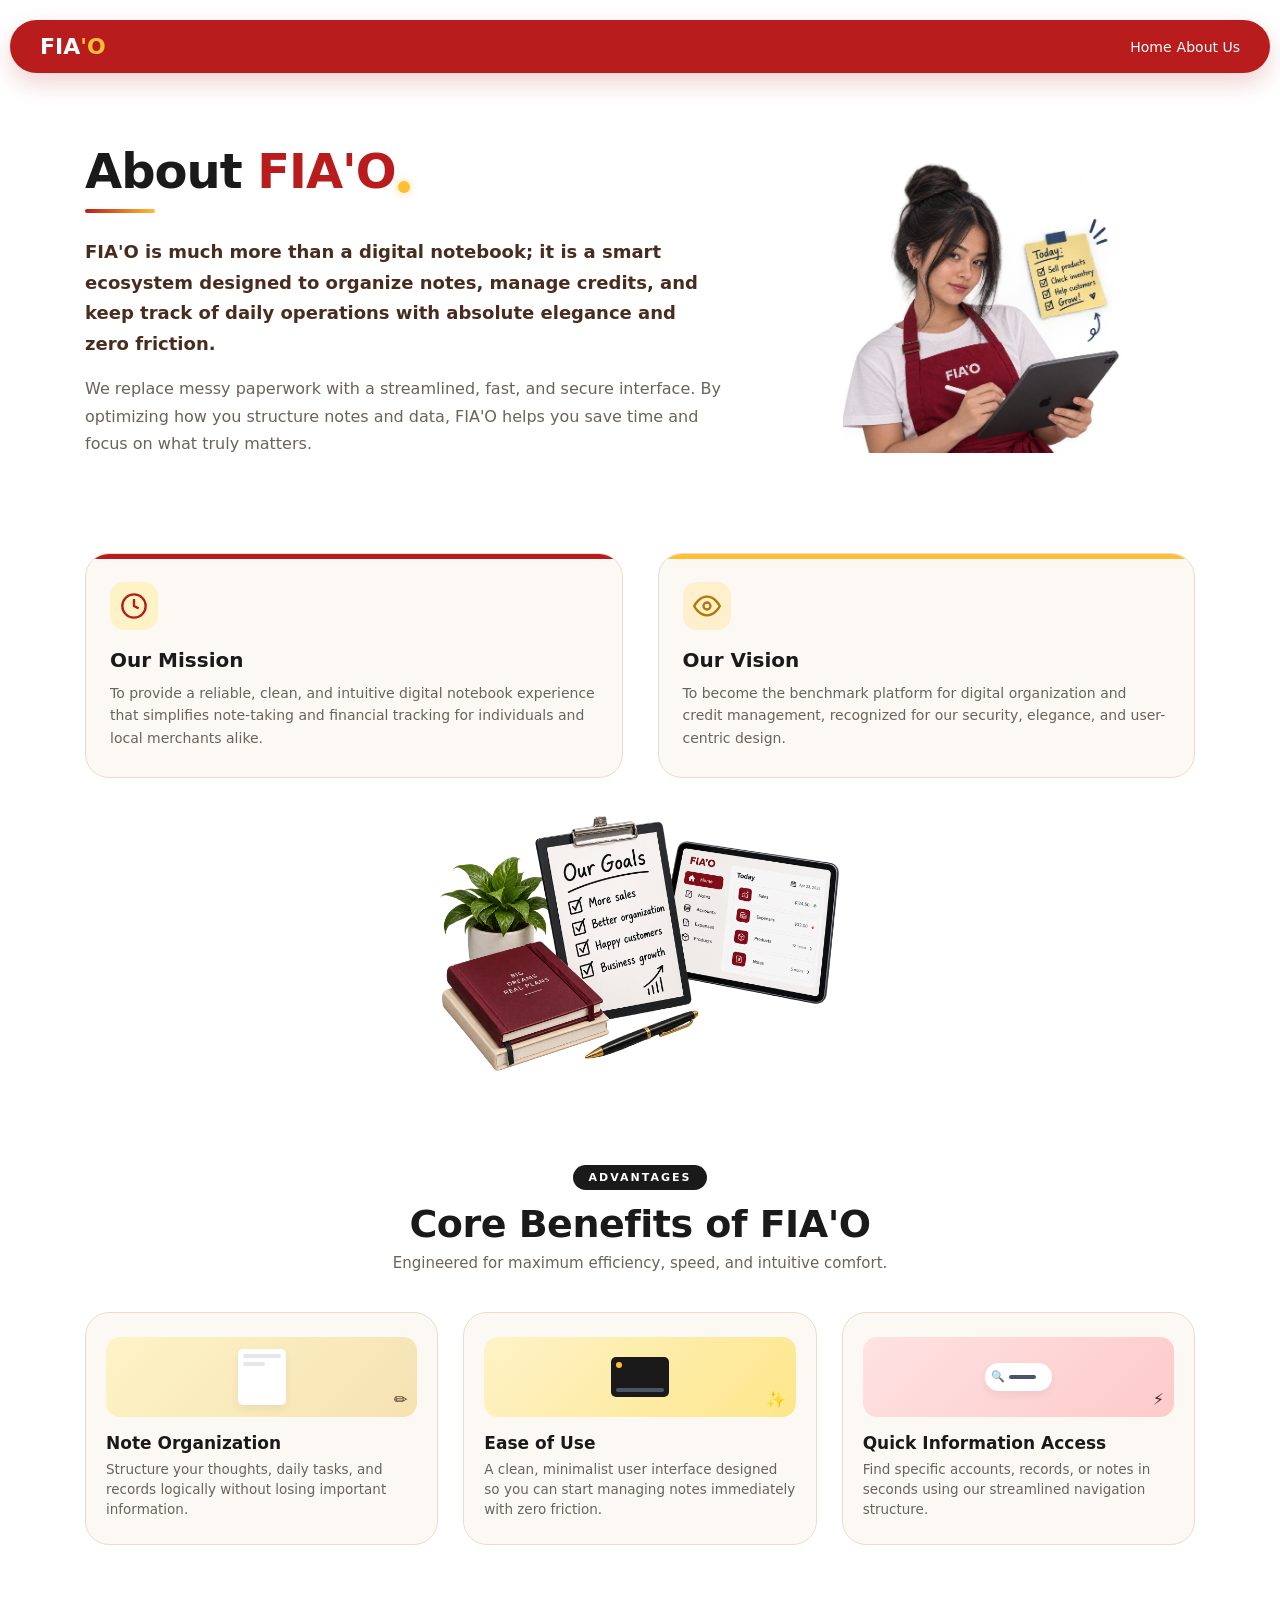
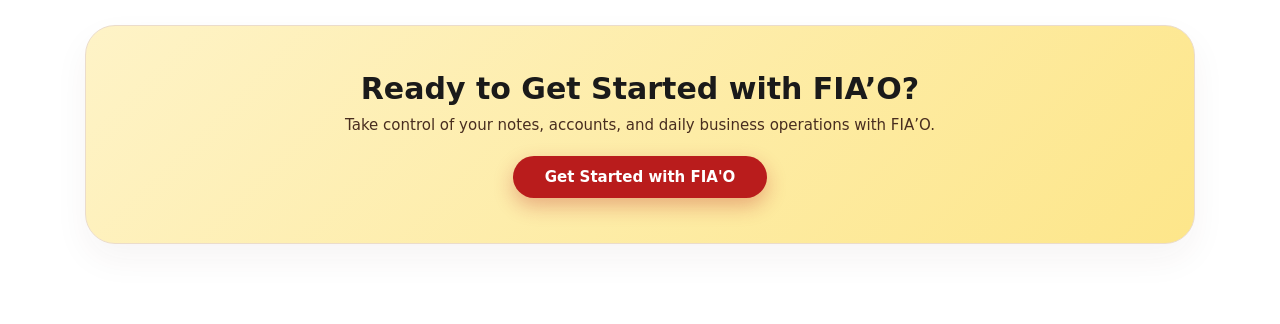
==== about.html @ d8505e1b "todo" ====
<!DOCTYPE html>
<html lang="en">
<head>
    <meta charset="UTF-8">
    <meta name="viewport" content="width=device-width, initial-scale=1.0">
    <title>FIA'O - About Us</title>
    <link rel="stylesheet" href="asset/css/about.css">
</head>
<body id="aboutTop">

    <header class="navbar main-top-nav">
        <a href="index.html" class="logo">FIA<span class="yellow-text">'O</span></a>
        <nav class="nav-links">
            <a href="index.html" data-en="Home" data-es="Inicio">Home</a>
            <a href="about.html" class="active" data-en="About Us" data-es="Nosotros">About Us</a>
        </nav>
    </header>

    <main class="about-main-container">
        
        <!-- SECCIÓN 1: TÍTULO PRINCIPAL Y PRIMERA IMAGEN (fia.png) -->
        <section class="about-hero-creative">
            <div class="about-hero-text-side">
                <h1 class="creative-main-title">
                    About <span class="highlight-fiao">FIA'O</span>
                    <span class="title-accent-badge"></span>
                </h1>
                <div class="divider-line-dynamic"></div>
                <p class="about-lead-creative" 
                   data-en="FIA'O is much more than a digital notebook; it is a smart ecosystem designed to organize notes, manage credits, and keep track of daily operations with absolute elegance and zero friction."
                   data-es="FIA'O es mucho más que una libreta digital; es un ecosistema inteligente diseñado para organizar notas, administrar créditos y llevar el control de operaciones diarias con absoluta elegancia y sin fricción.">
                    FIA'O is much more than a digital notebook; it is a smart ecosystem designed to organize notes, manage credits, and keep track of daily operations with absolute elegance and zero friction.
                </p>
                <p data-en="We replace messy paperwork with a streamlined, fast, and secure interface. By optimizing how you structure notes and data, FIA'O helps you save time and focus on what truly matters."
                   data-es="Reemplazamos el desorden de papeles con una interfaz ágil, rápida y segura. Al optimizar cómo estructuras tus notas y datos, FIA'O te ayuda a ahorrar tiempo y concentrarte en lo que realmente importa.">
                    We replace messy paperwork with a streamlined, fast, and secure interface. By optimizing how you structure notes and data, FIA'O helps you save time and focus on what truly matters.
                </p>
            </div>

            <div class="about-hero-graphic-side">
                <div class="image-slot-container">
                    <img src="asset/img/fia.png" alt="FIA'O presentation graphic" class="custom-slot-img" onerror="this.style.display='none'; this.nextElementSibling.style.display='flex';">
                    <div class="image-placeholder-fallback" style="display:none;">
                        <span class="fallback-icon">📱💼</span>
                        <span class="fallback-text">visual/fia.png</span>
                    </div>
                </div>
            </div>
        </section>

        <!-- SECCIÓN 2: MISIÓN Y VISIÓN CON TARJETAS INTERACTIVAS Y SEGUNDA IMAGEN (libreta.png) -->
        <section class="mission-vision-wrapper">
            <div class="mission-vision-creative-grid">
                <div class="creative-mv-card mission-card" tabindex="0">
                    <div class="card-top-accent"></div>
                    <div class="mv-visual-badge">
                        <svg width="28" height="28" viewBox="0 0 24 24" fill="none" stroke="currentColor" stroke-width="2">
                            <circle cx="12" cy="12" r="10"/><polyline points="12 6 12 12 16 14"/>
                        </svg>
                    </div>
                    <h3 data-en="Our Mission" data-es="Nuestra Misión">Our Mission</h3>
                    <p data-en="To provide a reliable, clean, and intuitive digital notebook experience that simplifies note-taking and financial tracking for individuals and local merchants alike."
                       data-es="Brindar una experiencia de libreta digital confiable, limpia e intuitiva que simplifique la toma de notas y el seguimiento financiero tanto para particulares como para comerciantes locales.">
                        To provide a reliable, clean, and intuitive digital notebook experience that simplifies note-taking and financial tracking for individuals and local merchants alike.
                    </p>
                    <div class="card-reveal-content">
                        <p data-en="FIA'O actively assists small merchants by structuring credit records, automating reminders, and ensuring day-to-day operations run transparently without calculation errors."
                           data-es="FIA'O ayuda activamente a los pequeños comerciantes estructurando registros de crédito, automatizando recordatorios y asegurando que las operaciones diarias funcionen con transparencia.">
                            FIA'O actively assists small merchants by structuring credit records, automating reminders, and ensuring day-to-day operations run transparently without calculation errors.
                        </p>
                    </div>
                </div>

                <div class="creative-mv-card vision-card" tabindex="0">
                    <div class="card-top-accent yellow-accent"></div>
                    <div class="mv-visual-badge yellow-bg">
                        <svg width="28" height="28" viewBox="0 0 24 24" fill="none" stroke="currentColor" stroke-width="2">
                            <path d="M1 12s4-8 11-8 11 8 11 8-4 8-11 8-11-8-11-8z"/><circle cx="12" cy="12" r="3"/>
                        </svg>
                    </div>
                    <h3 data-en="Our Vision" data-es="Nuestra Visión">Our Vision</h3>
                    <p data-en="To become the benchmark platform for digital organization and credit management, recognized for our security, elegance, and user-centric design."
                       data-es="Convertirnos en la plataforma de referencia para la organización digital y gestión de créditos, reconocidos por nuestra seguridad, elegancia y diseño enfocado en el usuario.">
                        To become the benchmark platform for digital organization and credit management, recognized for our security, elegance, and user-centric design.
                    </p>
                    <div class="card-reveal-content">
                        <p data-en="We aspire to become the leading digital ecosystem for neighborhood stores across Panama and Latin America, driving sustainable financial growth and innovation."
                           data-es=" Aspiramos a convertirnos en el ecosistema digital líder para tiendas de barrio en Panamá y Latinoamérica, impulsando el crecimiento financiero sostenible.">
                            We aspire to become the leading digital ecosystem for neighborhood stores across Panama and Latin America, driving sustainable financial growth and innovation.
                        </p>
                    </div>
                </div>
            </div>

            <div class="mission-vision-graphic-container">
                <div class="image-slot-container secondary-slot">
                    <img src="asset/img/libreta.png" alt="Digital notebook planning graphic" class="custom-slot-img" onerror="this.style.display='none'; this.nextElementSibling.style.display='flex';">
                    <div class="image-placeholder-fallback" style="display:none;">
                        <span class="fallback-icon">📊📈</span>
                        <span class="fallback-text">visual/libreta.png</span>
                    </div>
                </div>
            </div>
        </section>

        <!-- SECCIÓN 3: BENEFICIOS PRINCIPALES CON TARJETAS INTERACTIVAS -->
        <section class="benefits-creative-section">
            <div class="creative-section-header">
                <span class="section-tag" data-en="ADVANTAGES" data-es="VENTAJAS">ADVANTAGES</span>
                <h2 data-en="Core Benefits of FIA'O" data-es="Beneficios principales de FIA'O">Core Benefits of FIA'O</h2>
                <p data-en="Engineered for maximum efficiency, speed, and intuitive comfort." data-es="Diseñado para máxima eficiencia, velocidad y comodidad intuitiva.">Engineered for maximum efficiency, speed, and intuitive comfort.</p>
            </div>

            <div class="benefits-creative-grid">
                <div class="benefit-interactive-card" tabindex="0">
                    <div class="benefit-illustration-box">
                        <div class="ill-note-sheet">
                            <div class="ill-line"></div>
                            <div class="ill-line short"></div>
                        </div>
                        <div class="ill-pen-icon">✏️</div>
                    </div>
                    <h3 data-en="Note Organization" data-es="Organización de Apuntes">Note Organization</h3>
                    <p data-en="Structure your thoughts, daily tasks, and records logically without losing important information." data-es="Estructura tus ideas, tareas diarias y registros de forma lógica sin perder información importante.">Structure your thoughts, daily tasks, and records logically without losing important information.</p>
                    <div class="card-reveal-content">
                        <p data-en="Easily categorize custom notes, track daily customer orders, and maintain clean digital ledgers for all your business transactions."
                           data-es="Categoriza fácilmente notas personalizadas, rastrea pedidos diarios y mantén registros digitales limpios para todas tus transacciones.">
                            Easily categorize custom notes, track daily customer orders, and maintain clean digital ledgers for all your business transactions.
                        </p>
                    </div>
                </div>

                <div class="benefit-interactive-card" tabindex="0">
                    <div class="benefit-illustration-box yellow-theme">
                        <div class="ill-interface-mock">
                            <div class="ill-circle-btn"></div>
                            <div class="ill-block-bar"></div>
                        </div>
                        <div class="ill-pen-icon">✨</div>
                    </div>
                    <h3 data-en="Ease of Use" data-es="Facilidad de Uso">Ease of Use</h3>
                    <p data-en="A clean, minimalist user interface designed so you can start managing notes immediately with zero friction." data-es="Una interfaz de usuario limpia y minimalista diseñada para que comiences a gestionar notas inmediatamente sin fricción.">A clean, minimalist user interface designed so you can start managing notes immediately with zero friction.</p>
                    <div class="card-reveal-content">
                        <p data-en="Simplifies everyday administrative tasks through intuitive navigation, responsive design, and instant multi-language support."
                           data-es="Simplifica las tareas administrativas cotidianas a través de una navegación intuitiva, diseño responsivo y soporte multilingüe instantáneo.">
                            Simplifies everyday administrative tasks through intuitive navigation, responsive design, and instant multi-language support.
                        </p>
                    </div>
                </div>

                <div class="benefit-interactive-card" tabindex="0">
                    <div class="benefit-illustration-box red-theme">
                        <div class="ill-search-mock">
                            <div class="ill-magnifier">🔍</div>
                            <div class="ill-block-bar short"></div>
                        </div>
                        <div class="ill-pen-icon">⚡</div>
                    </div>
                    <h3 data-en="Quick Information Access" data-es="Acceso a la Información">Quick Information Access</h3>
                    <p data-en="Find specific accounts, records, or notes in seconds using our streamlined navigation structure." data-es="Encuentra cuentas, registros o notas específicas en segundos usando nuestra estructura de navegación ágil.">Find specific accounts, records, or notes in seconds using our streamlined navigation structure.</p>
                    <div class="card-reveal-content">
                        <p data-en="Access live customer ledgers, check credit balances instantly, and retrieve stored history without flipping through paper books."
                           data-es="Accede a registros de clientes en vivo, verifica saldos de crédito instantáneamente y recupera historiales sin hojear libros de papel.">
                            Access live customer ledgers, check credit balances instantly, and retrieve stored history without flipping through paper books.
                        </p>
                    </div>
                </div>
            </div>
        </section>

        <!-- SECCIÓN 4: LLAMADA A LA ACCIÓN FINAL (GET STARTED) -->
        <section class="get-started-cta-section">
            <div class="cta-content-box">
                <h2 data-en="Ready to Get Started with FIA’O?" data-es="¿Listo para comenzar a utilizar FIA’O?">Ready to Get Started with FIA’O?</h2>
                <p data-en="Take control of your notes, accounts, and daily business operations with FIA’O." data-es="Toma el control de tus notas, cuentas y operaciones comerciales diarias con FIA’O.">
                    Take control of your notes, accounts, and daily business operations with FIA’O.
                </p>
                <a href="index.html#top" target="_parent" class="btn-cta-red" id="scrollToTopBtn" data-en="Get Started with FIA'O" data-es="Comenzar con FIA'O">
                    Get Started with FIA'O
                </a>
            </div>
        </section>

    </main>

    <script src="asset/js/about.js"></script>
</body>
</html>
---- asset/css/about.css ----
:root {
    --color-rojo: #B91C1C;
    --color-amarillo: #FFBF32;
    --color-crema: #FEF3C7;
    --color-cafe: #482D1F;
    --color-blanco: #ffffff;
    --color-negro: #1a1a1a;
    --color-gris-bg: #fcf9f4;
    --color-texto-muted: #6b635b;
    --color-borde: #ebdccb;
}

body {
    margin: 0;
    padding: 0;
    font-family: system-ui, -apple-system, BlinkMacSystemFont, 'Segoe UI', Roboto, sans-serif;
    background-color: var(--color-blanco);
    color: var(--color-cafe);
    overflow-x: hidden;
    scroll-behavior: smooth;
    animation: fadeInSmooth 0.5s ease-out;
}

@keyframes fadeInSmooth {
    from { opacity: 0; transform: translateY(10px); }
    to { opacity: 1; transform: translateY(0); }
}

.navbar.main-top-nav {
    display: flex;
    justify-content: space-between;
    align-items: center;
    padding: 14px 30px;
    background-color: var(--color-rojo);
    max-width: 1200px;
    margin: 20px auto;
    border-radius: 40px;
    box-shadow: 0 10px 25px rgba(185, 28, 28, 0.2);
}

.navbar .logo {
    font-size: 22px;
    font-weight: 800;
    color: #ffffff;
    text-decoration: none;
}

.navbar .yellow-text {
    color: var(--color-amarillo);
}

.nav-links a {
    text-decoration: none;
    color: #ffffff;
    font-weight: 500;
    font-size: 14px;
}

.about-main-container {
    max-width: 1150px;
    margin: 0 auto;
    padding: 50px 20px 80px 20px;
    box-sizing: border-box;
}

.about-hero-creative {
    display: grid;
    grid-template-columns: 1.2fr 0.8fr;
    gap: 50px;
    align-items: center;
    margin-bottom: 80px;
}

.creative-main-title {
    font-size: 48px;
    font-weight: 900;
    color: var(--color-negro);
    margin: 0 0 10px 0;
    letter-spacing: -1px;
    position: relative;
    display: inline-block;
}

.creative-main-title .highlight-fiao {
    color: var(--color-rojo);
    position: relative;
}

.title-accent-badge {
    position: absolute;
    bottom: 6px;
    right: -14px;
    width: 12px;
    height: 12px;
    background-color: var(--color-amarillo);
    border-radius: 50%;
    box-shadow: 0 0 10px rgba(255, 191, 50, 0.6);
    animation: pulseBadge 2s infinite;
}

@keyframes pulseBadge {
    0% { transform: scale(0.95); opacity: 0.8; }
    50% { transform: scale(1.2); opacity: 1; }
    100% { transform: scale(0.95); opacity: 0.8; }
}

.divider-line-dynamic {
    width: 70px;
    height: 4px;
    background: linear-gradient(90deg, var(--color-rojo), var(--color-amarillo));
    border-radius: 2px;
    margin-bottom: 24px;
}

.about-hero-text-side p {
    font-size: 16px;
    line-height: 1.7;
    color: var(--color-texto-muted);
    margin: 0 0 16px 0;
}

.about-hero-text-side p.about-lead-creative {
    font-size: 18px;
    color: var(--color-cafe);
    font-weight: 600;
}

.about-hero-graphic-side {
    display: flex;
    justify-content: center;
    align-items: center;
}

/* CONTENEDOR DE IMAGEN LIMPIO (SIN FONDO NI BORDES) */
.image-slot-container {
    width: 100%;
    max-width: 280px; 
    min-height: 200px;
    background-color: transparent;
    border: none;
    border-radius: 0;
    display: flex;
    justify-content: center;
    align-items: center;
    overflow: hidden;
    position: relative;
    box-shadow: none;
    transition: transform 0.4s ease;
}

.image-slot-container:hover {
    transform: translateY(-4px);
}

.custom-slot-img {
    width: 100%;
    height: auto;
    object-fit: contain;
    display: block;
}

.image-placeholder-fallback {
    display: flex;
    flex-direction: column;
    align-items: center;
    gap: 8px;
    color: var(--color-texto-muted);
    padding: 20px;
    text-align: center;
}

.fallback-icon { font-size: 28px; }
.fallback-text { font-size: 12px; font-family: monospace; background: var(--color-crema); padding: 4px 8px; border-radius: 6px; }

.mission-vision-wrapper {
    margin-bottom: 90px;
}

.mission-vision-creative-grid {
    display: grid;
    grid-template-columns: 1fr 1fr;
    gap: 35px;
    margin-bottom: 30px;
}

.mission-vision-graphic-container {
    display: flex;
    justify-content: center;
    max-width: 400px;
    margin: 0 auto;
}

.image-slot-container.secondary-slot {
    max-width: 100%;
    min-height: 180px;
    background-color: transparent;
    border: none;
    box-shadow: none;
}

.creative-mv-card, .benefit-interactive-card {
    background-color: var(--color-gris-bg);
    border: 1px solid var(--color-borde);
    border-radius: 24px;
    padding: 28px 24px;
    position: relative;
    overflow: hidden;
    cursor: pointer;
    outline: none;
    transition: all 0.4s cubic-bezier(0.165, 0.84, 0.44, 1);
}

.creative-mv-card:hover, .creative-mv-card:focus,
.creative-mv-card.touch-active,
.benefit-interactive-card:hover, .benefit-interactive-card:focus,
.benefit-interactive-card.touch-active {
    transform: translateY(-6px);
    box-shadow: 0 16px 30px rgba(185, 28, 28, 0.08);
    background-color: var(--color-blanco);
    border-color: var(--color-amarillo);
}

.card-reveal-content {
    max-height: 0;
    opacity: 0;
    overflow: hidden;
    transition: max-height 0.4s ease-in-out, opacity 0.3s ease-in-out, margin-top 0.3s ease;
    margin-top: 0;
}

.creative-mv-card:hover .card-reveal-content,
.creative-mv-card:focus .card-reveal-content,
.creative-mv-card.touch-active .card-reveal-content,
.benefit-interactive-card:hover .card-reveal-content,
.benefit-interactive-card:focus .card-reveal-content,
.benefit-interactive-card.touch-active .card-reveal-content {
    max-height: 150px;
    opacity: 1;
    margin-top: 12px;
    border-top: 1px dashed var(--color-borde);
    padding-top: 10px;
}

.card-reveal-content p {
    font-size: 13px;
    line-height: 1.5;
    color: var(--color-cafe);
    margin: 0;
}

.card-top-accent {
    position: absolute;
    top: 0;
    left: 0;
    width: 100%;
    height: 5px;
    background-color: var(--color-rojo);
}

.card-top-accent.yellow-accent {
    background-color: var(--color-amarillo);
}

.mv-visual-badge {
    background-color: var(--color-crema);
    color: var(--color-rojo);
    width: 48px;
    height: 48px;
    border-radius: 14px;
    display: flex;
    align-items: center;
    justify-content: center;
    margin-bottom: 18px;
    transition: transform 0.3s ease;
}

.creative-mv-card:hover .mv-visual-badge {
    transform: scale(1.1) rotate(5deg);
}

.mv-visual-badge.yellow-bg {
    background-color: #fef0cd;
    color: #b47800;
}

.creative-mv-card h3 {
    font-size: 20px;
    font-weight: 900;
    color: var(--color-negro);
    margin: 0 0 10px 0;
}

.creative-mv-card p {
    font-size: 14px;
    line-height: 1.6;
    color: var(--color-texto-muted);
    margin: 0;
}

.benefits-creative-section {
    text-align: center;
    margin-bottom: 80px;
}

.creative-section-header .section-tag {
    display: inline-block;
    background-color: var(--color-negro);
    color: var(--color-blanco);
    font-size: 11px;
    font-weight: 800;
    letter-spacing: 2px;
    padding: 6px 16px;
    border-radius: 20px;
    margin-bottom: 12px;
}

.creative-section-header h2 {
    font-size: 38px;
    font-weight: 900;
    color: var(--color-negro);
    margin: 0 0 8px 0;
    letter-spacing: -0.5px;
}

.creative-section-header p {
    font-size: 15px;
    color: var(--color-texto-muted);
    margin: 0 0 40px 0;
}

.benefits-creative-grid {
    display: grid;
    grid-template-columns: repeat(3, 1fr);
    gap: 25px;
    text-align: left;
}

.benefit-interactive-card {
    padding: 24px 20px;
}

.benefit-illustration-box {
    background: linear-gradient(135deg, var(--color-crema), #f5e2b3);
    border-radius: 14px;
    height: 80px;
    margin-bottom: 16px;
    display: flex;
    align-items: center;
    justify-content: center;
    position: relative;
    overflow: hidden;
}

.benefit-illustration-box.yellow-theme {
    background: linear-gradient(135deg, #fef3c7, #fde68a);
}

.benefit-illustration-box.red-theme {
    background: linear-gradient(135deg, #fee2e2, #fecaca);
}

.ill-note-sheet {
    background: var(--color-blanco);
    width: 38px;
    height: 46px;
    border-radius: 5px;
    padding: 5px;
    display: flex;
    flex-direction: column;
    gap: 4px;
    box-shadow: 0 4px 10px rgba(0,0,0,0.06);
}

.ill-line { background-color: #e5e7eb; height: 4px; border-radius: 2px; width: 100%; }
.ill-line.short { width: 60%; }
.ill-pen-icon {
    position: absolute;
    bottom: 8px;
    right: 10px;
    font-size: 16px;
    animation: bounceIcon 2s infinite ease-in-out;
}

@keyframes bounceIcon {
    0%, 100% { transform: translateY(0); }
    50% { transform: translateY(-3px); }
}

.ill-interface-mock {
    background: var(--color-negro);
    width: 48px;
    height: 30px;
    border-radius: 5px;
    padding: 5px;
    display: flex;
    flex-direction: column;
    justify-content: space-between;
}

.ill-circle-btn { width: 6px; height: 6px; background-color: var(--color-amarillo); border-radius: 50%; }
.ill-block-bar { background-color: #4b5563; height: 4px; border-radius: 2px; width: 100%; }
.ill-block-bar.short { width: 50%; }

.ill-search-mock {
    background: var(--color-blanco);
    width: 55px;
    height: 28px;
    border-radius: 14px;
    padding: 0 6px;
    display: flex;
    align-items: center;
    gap: 4px;
    box-shadow: 0 4px 10px rgba(0,0,0,0.06);
}

.ill-magnifier { font-size: 11px; }

.benefit-interactive-card h3 {
    font-size: 17px;
    font-weight: 800;
    color: var(--color-negro);
    margin: 0 0 6px 0;
}

.benefit-interactive-card p {
    font-size: 13.5px;
    line-height: 1.5;
    color: var(--color-texto-muted);
    margin: 0;
}

.get-started-cta-section {
    background: linear-gradient(135deg, var(--color-crema), #fde68a);
    border: 1px solid var(--color-borde);
    border-radius: 30px;
    padding: 45px 25px;
    text-align: center;
    box-shadow: 0 15px 35px rgba(72, 45, 31, 0.05);
}

.cta-content-box h2 {
    font-size: 30px;
    font-weight: 900;
    color: var(--color-negro);
    margin: 0 0 10px 0;
}

.cta-content-box p {
    font-size: 15px;
    color: var(--color-cafe);
    margin: 0 0 22px 0;
    max-width: 600px;
    margin-left: auto;
    margin-right: auto;
}

.btn-cta-red {
    display: inline-block;
    background-color: var(--color-rojo);
    color: var(--color-blanco);
    text-decoration: none;
    font-size: 15px;
    font-weight: 700;
    padding: 12px 32px;
    border-radius: 30px;
    box-shadow: 0 8px 20px rgba(185, 28, 28, 0.3);
    transition: transform 0.2s ease, background-color 0.2s ease, box-shadow 0.2s ease;
}

.btn-cta-red:hover {
    transform: translateY(-2px);
    background-color: #991b1b;
    box-shadow: 0 12px 25px rgba(185, 28, 28, 0.4);
}

/* MODO OSCURO PARA LA SECCIÓN ABOUT */
body.dark-mode {
    background-color: #1E1715 !important;
    color: #FFF7E8 !important;
}

body.dark-mode .creative-main-title,
body.dark-mode .creative-section-header h2,
body.dark-mode .cta-content-box h2,
body.dark-mode .creative-mv-card h3,
body.dark-mode .benefit-interactive-card h3 {
    color: #FFF7E8 !important;
}

body.dark-mode .about-hero-text-side p,
body.dark-mode .creative-section-header p,
body.dark-mode .creative-mv-card p,
body.dark-mode .benefit-interactive-card p,
body.dark-mode .cta-content-box p {
    color: #d1c5b8 !important;
}

body.dark-mode .creative-mv-card,
body.dark-mode .benefit-interactive-card {
    background-color: #261D1A !important;
    border-color: #482D1F !important;
}

body.dark-mode .card-reveal-content p {
    color: #FFF7E8 !important;
}

body.dark-mode .get-started-cta-section {
    background: linear-gradient(135deg, #261D1A, #3b2a1a) !important;
    border-color: #482D1F !important;
}

@media (max-width: 900px) {
    .about-hero-creative,
    .mission-vision-creative-grid,
    .benefits-creative-grid {
        grid-template-columns: 1fr;
        gap: 30px;
    }
    .creative-main-title {
        font-size: 38px;
    }
    .about-main-container {
        padding: 30px 15px;
    }
}
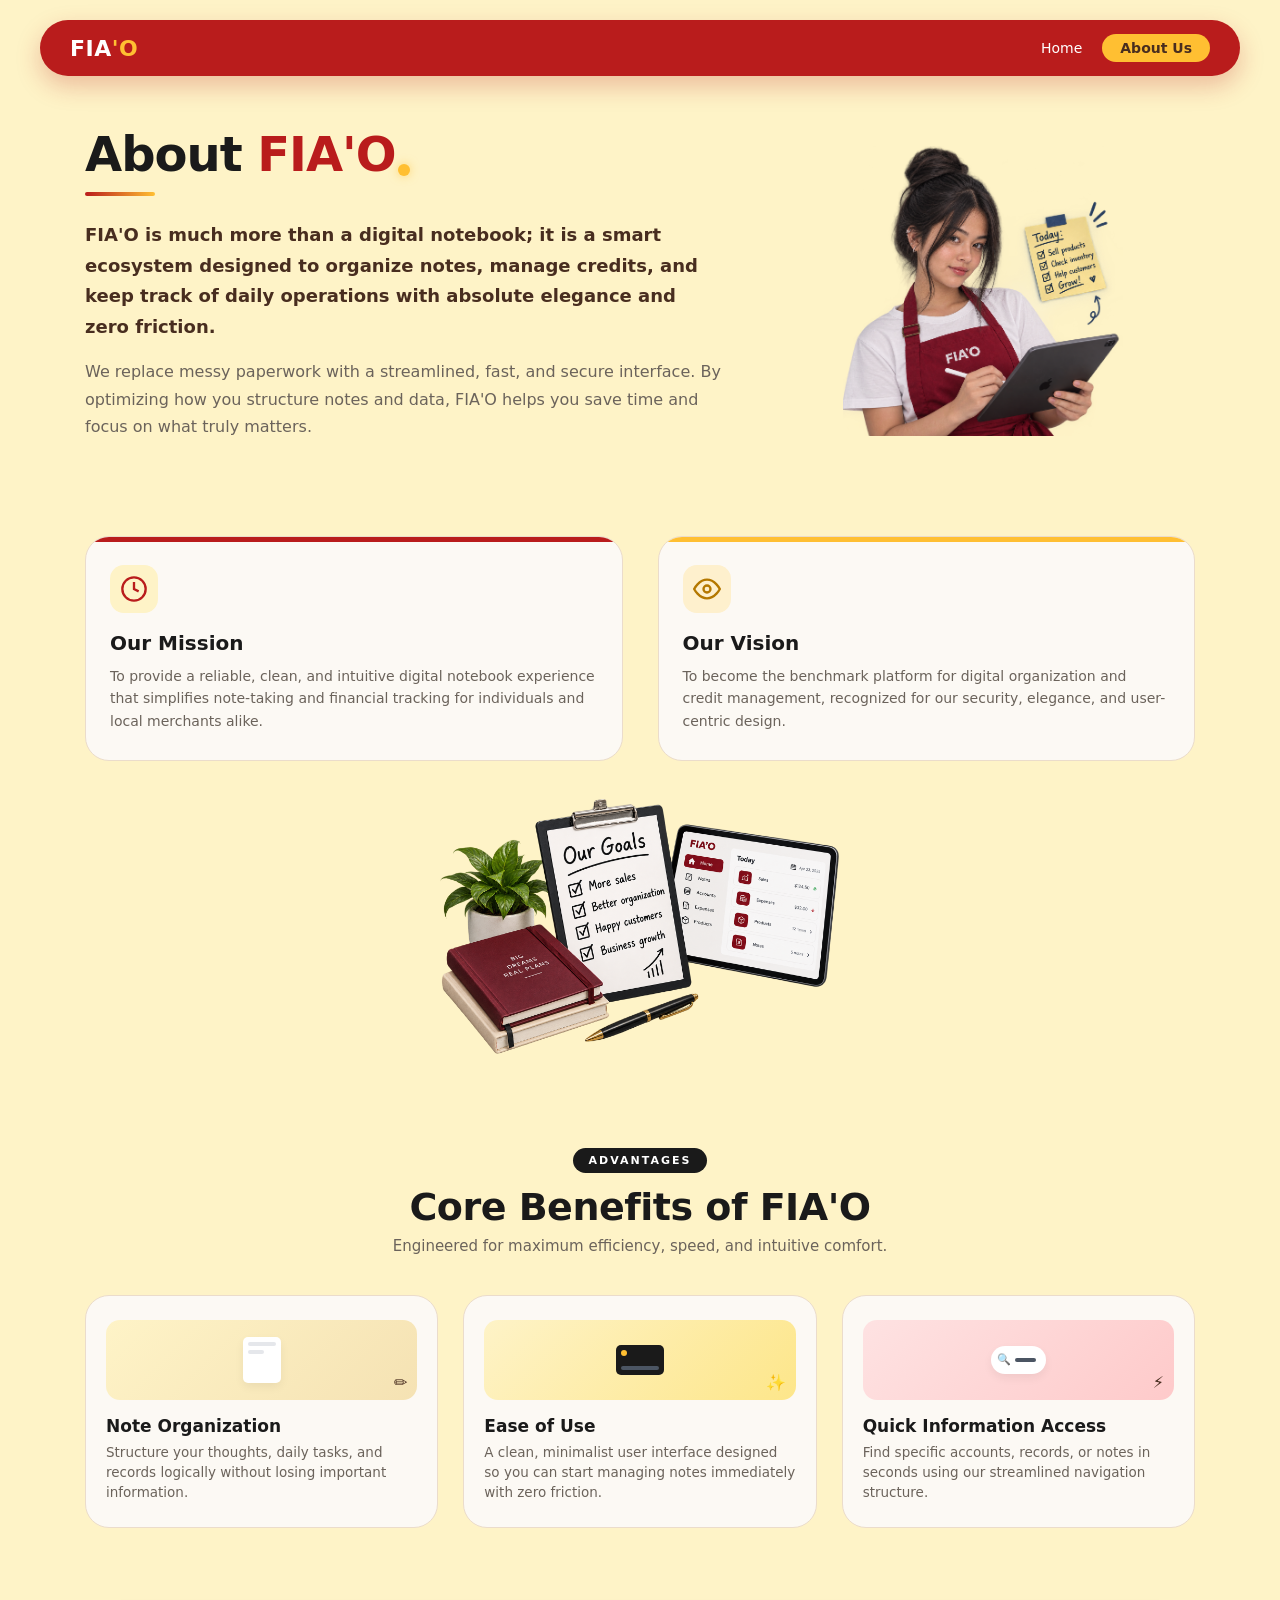
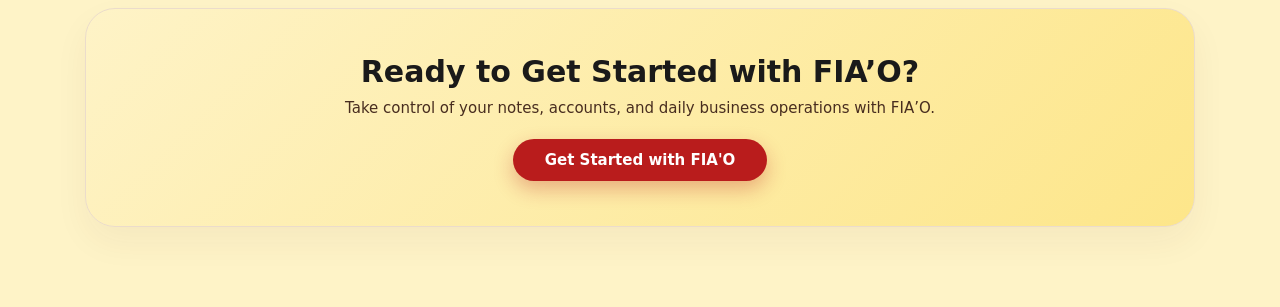
==== commit 0a19e507: "css css   Unifique todos los ccs en uno solo y guarde los viejos dentro de una carpeta" ====
--- a/about.html
+++ b/about.html
@@ -4,7 +4,7 @@
     <meta charset="UTF-8">
     <meta name="viewport" content="width=device-width, initial-scale=1.0">
     <title>FIA'O - About Us</title>
-    <link rel="stylesheet" href="asset/css/about.css">
+    <link rel="stylesheet" href="asset/css/Style.css">
 </head>
 <body id="aboutTop">
 
--- a/asset/css/Style.css
+++ b/asset/css/Style.css
@@ -0,0 +1,3072 @@
+/* ==========================================================================
+   FIA'O — CSS UNIFICADO Y OPTIMIZADO
+
+   ÍNDICE
+   01. Variables globales y estilos base
+   02. Página informativa (About)
+   03. Ayuda, soporte y componentes compartidos
+   04. Navegación y estructura general de la aplicación
+   05. Autenticación y registro
+   06. Clientes
+   07. Paneles, créditos y gestión financiera
+   08. Productos e inventario
+   09. Estilos complementarios y ajustes finales
+
+   Criterios de optimización:
+   - Variables equivalentes comparten una única fuente de valor.
+   - Se reutilizan variables globales cuando el color coincide exactamente.
+   - Se mantienen variables distintas si su comportamiento en modo oscuro
+     o su función visual no es equivalente.
+   - Se conserva el orden de las reglas y la cascada original.
+   ========================================================================== */
+
+/* --------------------------------------------------------------------------
+   01. VARIABLES GLOBALES Y ESTILOS BASE
+   -------------------------------------------------------------------------- */
+
+:root {
+    --color-rojo: #B91C1C;
+    --color-amarillo: #FFBF32;
+    --color-crema: #FEF3C7;
+    --color-cafe: #482D1F;
+    --color-blanco: #FFFFFF;
+    --color-negro: #1A1A1A;
+    --color-gris-bg: #FCF9F4;
+    --color-texto-muted: #6B635B;
+    --color-borde: #EBDCCB;
+    --primary-red: var(--color-rojo);
+    --primary-red-hover: #991B1B;
+    --golden-yellow: var(--color-amarillo);
+    --cream-bg: var(--color-crema);
+    --dark-brown: var(--color-cafe);
+    --text-dark: #2B2B2B;
+    --white: var(--color-blanco);
+    --gray-border: #E5E7EB;
+    --card-bg: var(--white);
+    --subtext: #666666;
+    --green-accent: #10B981;
+    --yellow-accent: #F59E0B;
+    --red-accent: #EF4444;
+    --bg-main: var(--color-crema);
+    --text-main: var(--color-cafe);
+    --input-bg: #FFFFFF;
+}
+
+body.dark-theme {
+    --cream-bg: #121212;
+    --text-dark: #F3F4F6;
+    --white: #1E1E1E;
+    --gray-border: #333333;
+    --card-bg: #1E1E1E;
+    --subtext: #AAAAAA;
+    --dark-brown: #E5D5C5;
+    --input-bg: #2A2A2A;
+}
+
+body {
+    margin: 0;
+    padding: 0;
+    font-family: system-ui, -apple-system, BlinkMacSystemFont, "Segoe UI", Roboto, sans-serif;
+    background-color: var(--color-blanco);
+    color: var(--color-cafe);
+    overflow-x: hidden;
+    scroll-behavior: smooth;
+    animation: fadeInSmooth 0.5s ease-out;
+}
+
+@keyframes fadeInSmooth {
+    from { opacity: 0; transform: translateY(10px); }
+    to { opacity: 1; transform: translateY(0); }
+}
+
+/* --------------------------------------------------------------------------
+   02. PÁGINA INFORMATIVA (ABOUT)
+   -------------------------------------------------------------------------- */
+
+.navbar.main-top-nav {
+    display: flex;
+    justify-content: space-between;
+    align-items: center;
+    padding: 14px 30px;
+    background-color: var(--color-rojo);
+    max-width: 1200px;
+    margin: 20px auto;
+    border-radius: 40px;
+    box-shadow: 0 10px 25px rgba(185, 28, 28, 0.2);
+}
+
+.navbar .logo {
+    font-size: 22px;
+    font-weight: 800;
+    color: var(--color-blanco);
+    text-decoration: none;
+}
+
+.navbar .yellow-text {
+    color: var(--color-amarillo);
+}
+
+.nav-links a {
+    text-decoration: none;
+    color: var(--color-blanco);
+    font-weight: 500;
+    font-size: 14px;
+}
+
+.about-main-container {
+    max-width: 1150px;
+    margin: 0 auto;
+    padding: 50px 20px 80px 20px;
+    box-sizing: border-box;
+}
+
+.about-hero-creative {
+    display: grid;
+    grid-template-columns: 1.2fr 0.8fr;
+    gap: 50px;
+    align-items: center;
+    margin-bottom: 80px;
+}
+
+.creative-main-title {
+    font-size: 48px;
+    font-weight: 900;
+    color: var(--color-negro);
+    margin: 0 0 10px 0;
+    letter-spacing: -1px;
+    position: relative;
+    display: inline-block;
+}
+
+.creative-main-title .highlight-fiao {
+    color: var(--color-rojo);
+    position: relative;
+}
+
+.title-accent-badge {
+    position: absolute;
+    bottom: 6px;
+    right: -14px;
+    width: 12px;
+    height: 12px;
+    background-color: var(--color-amarillo);
+    border-radius: 50%;
+    box-shadow: 0 0 10px rgba(255, 191, 50, 0.6);
+    animation: pulseBadge 2s infinite;
+}
+
+@keyframes pulseBadge {
+    0% { transform: scale(0.95); opacity: 0.8; }
+    50% { transform: scale(1.2); opacity: 1; }
+    100% { transform: scale(0.95); opacity: 0.8; }
+}
+
+.divider-line-dynamic {
+    width: 70px;
+    height: 4px;
+    background: linear-gradient(90deg, var(--color-rojo), var(--color-amarillo));
+    border-radius: 2px;
+    margin-bottom: 24px;
+}
+
+.about-hero-text-side p {
+    font-size: 16px;
+    line-height: 1.7;
+    color: var(--color-texto-muted);
+    margin: 0 0 16px 0;
+}
+
+.about-hero-text-side p.about-lead-creative {
+    font-size: 18px;
+    color: var(--color-cafe);
+    font-weight: 600;
+}
+
+.about-hero-graphic-side {
+    display: flex;
+    justify-content: center;
+    align-items: center;
+}
+
+/* CONTENEDOR DE IMAGEN LIMPIO (SIN FONDO NI BORDES) */
+.image-slot-container {
+    width: 100%;
+    max-width: 280px; 
+    min-height: 200px;
+    background-color: transparent;
+    border: none;
+    border-radius: 0;
+    display: flex;
+    justify-content: center;
+    align-items: center;
+    overflow: hidden;
+    position: relative;
+    box-shadow: none;
+    transition: transform 0.4s ease;
+}
+
+.image-slot-container:hover {
+    transform: translateY(-4px);
+}
+
+.custom-slot-img {
+    width: 100%;
+    height: auto;
+    object-fit: contain;
+    display: block;
+}
+
+.image-placeholder-fallback {
+    display: flex;
+    flex-direction: column;
+    align-items: center;
+    gap: 8px;
+    color: var(--color-texto-muted);
+    padding: 20px;
+    text-align: center;
+}
+
+.fallback-icon { font-size: 28px; }
+.fallback-text { font-size: 12px; font-family: monospace; background: var(--color-crema); padding: 4px 8px; border-radius: 6px; }
+
+.mission-vision-wrapper {
+    margin-bottom: 90px;
+}
+
+.mission-vision-creative-grid {
+    display: grid;
+    grid-template-columns: 1fr 1fr;
+    gap: 35px;
+    margin-bottom: 30px;
+}
+
+.mission-vision-graphic-container {
+    display: flex;
+    justify-content: center;
+    max-width: 400px;
+    margin: 0 auto;
+}
+
+.image-slot-container.secondary-slot {
+    max-width: 100%;
+    min-height: 180px;
+    background-color: transparent;
+    border: none;
+    box-shadow: none;
+}
+
+.creative-mv-card, .benefit-interactive-card {
+    background-color: var(--color-gris-bg);
+    border: 1px solid var(--color-borde);
+    border-radius: 24px;
+    padding: 28px 24px;
+    position: relative;
+    overflow: hidden;
+    cursor: pointer;
+    outline: none;
+    transition: all 0.4s cubic-bezier(0.165, 0.84, 0.44, 1);
+}
+
+.creative-mv-card:hover, .creative-mv-card:focus,
+.creative-mv-card.touch-active,
+.benefit-interactive-card:hover, .benefit-interactive-card:focus,
+.benefit-interactive-card.touch-active {
+    transform: translateY(-6px);
+    box-shadow: 0 16px 30px rgba(185, 28, 28, 0.08);
+    background-color: var(--color-blanco);
+    border-color: var(--color-amarillo);
+}
+
+.card-reveal-content {
+    max-height: 0;
+    opacity: 0;
+    overflow: hidden;
+    transition: max-height 0.4s ease-in-out, opacity 0.3s ease-in-out, margin-top 0.3s ease;
+    margin-top: 0;
+}
+
+.creative-mv-card:hover .card-reveal-content,
+.creative-mv-card:focus .card-reveal-content,
+.creative-mv-card.touch-active .card-reveal-content,
+.benefit-interactive-card:hover .card-reveal-content,
+.benefit-interactive-card:focus .card-reveal-content,
+.benefit-interactive-card.touch-active .card-reveal-content {
+    max-height: 150px;
+    opacity: 1;
+    margin-top: 12px;
+    border-top: 1px dashed var(--color-borde);
+    padding-top: 10px;
+}
+
+.card-reveal-content p {
+    font-size: 13px;
+    line-height: 1.5;
+    color: var(--color-cafe);
+    margin: 0;
+}
+
+.card-top-accent {
+    position: absolute;
+    top: 0;
+    left: 0;
+    width: 100%;
+    height: 5px;
+    background-color: var(--color-rojo);
+}
+
+.card-top-accent.yellow-accent {
+    background-color: var(--color-amarillo);
+}
+
+.mv-visual-badge {
+    background-color: var(--color-crema);
+    color: var(--color-rojo);
+    width: 48px;
+    height: 48px;
+    border-radius: 14px;
+    display: flex;
+    align-items: center;
+    justify-content: center;
+    margin-bottom: 18px;
+    transition: transform 0.3s ease;
+}
+
+.creative-mv-card:hover .mv-visual-badge {
+    transform: scale(1.1) rotate(5deg);
+}
+
+.mv-visual-badge.yellow-bg {
+    background-color: #fef0cd;
+    color: #b47800;
+}
+
+.creative-mv-card h3 {
+    font-size: 20px;
+    font-weight: 900;
+    color: var(--color-negro);
+    margin: 0 0 10px 0;
+}
+
+.creative-mv-card p {
+    font-size: 14px;
+    line-height: 1.6;
+    color: var(--color-texto-muted);
+    margin: 0;
+}
+
+.benefits-creative-section {
+    text-align: center;
+    margin-bottom: 80px;
+}
+
+.creative-section-header .section-tag {
+    display: inline-block;
+    background-color: var(--color-negro);
+    color: var(--color-blanco);
+    font-size: 11px;
+    font-weight: 800;
+    letter-spacing: 2px;
+    padding: 6px 16px;
+    border-radius: 20px;
+    margin-bottom: 12px;
+}
+
+.creative-section-header h2 {
+    font-size: 38px;
+    font-weight: 900;
+    color: var(--color-negro);
+    margin: 0 0 8px 0;
+    letter-spacing: -0.5px;
+}
+
+.creative-section-header p {
+    font-size: 15px;
+    color: var(--color-texto-muted);
+    margin: 0 0 40px 0;
+}
+
+.benefits-creative-grid {
+    display: grid;
+    grid-template-columns: repeat(3, 1fr);
+    gap: 25px;
+    text-align: left;
+}
+
+.benefit-interactive-card {
+    padding: 24px 20px;
+}
+
+.benefit-illustration-box {
+    background: linear-gradient(135deg, var(--color-crema), #f5e2b3);
+    border-radius: 14px;
+    height: 80px;
+    margin-bottom: 16px;
+    display: flex;
+    align-items: center;
+    justify-content: center;
+    position: relative;
+    overflow: hidden;
+}
+
+.benefit-illustration-box.yellow-theme {
+    background: linear-gradient(135deg, #fef3c7, #fde68a);
+}
+
+.benefit-illustration-box.red-theme {
+    background: linear-gradient(135deg, #fee2e2, #fecaca);
+}
+
+.ill-note-sheet {
+    background: var(--color-blanco);
+    width: 38px;
+    height: 46px;
+    border-radius: 5px;
+    padding: 5px;
+    display: flex;
+    flex-direction: column;
+    gap: 4px;
+    box-shadow: 0 4px 10px rgba(0,0,0,0.06);
+}
+
+.ill-line { background-color: #e5e7eb; height: 4px; border-radius: 2px; width: 100%; }
+.ill-line.short { width: 60%; }
+.ill-pen-icon {
+    position: absolute;
+    bottom: 8px;
+    right: 10px;
+    font-size: 16px;
+    animation: bounceIcon 2s infinite ease-in-out;
+}
+
+@keyframes bounceIcon {
+    0%, 100% { transform: translateY(0); }
+    50% { transform: translateY(-3px); }
+}
+
+.ill-interface-mock {
+    background: var(--color-negro);
+    width: 48px;
+    height: 30px;
+    border-radius: 5px;
+    padding: 5px;
+    display: flex;
+    flex-direction: column;
+    justify-content: space-between;
+}
+
+.ill-circle-btn { width: 6px; height: 6px; background-color: var(--color-amarillo); border-radius: 50%; }
+.ill-block-bar { background-color: #4b5563; height: 4px; border-radius: 2px; width: 100%; }
+.ill-block-bar.short { width: 50%; }
+
+.ill-search-mock {
+    background: var(--color-blanco);
+    width: 55px;
+    height: 28px;
+    border-radius: 14px;
+    padding: 0 6px;
+    display: flex;
+    align-items: center;
+    gap: 4px;
+    box-shadow: 0 4px 10px rgba(0,0,0,0.06);
+}
+
+.ill-magnifier { font-size: 11px; }
+
+.benefit-interactive-card h3 {
+    font-size: 17px;
+    font-weight: 800;
+    color: var(--color-negro);
+    margin: 0 0 6px 0;
+}
+
+.benefit-interactive-card p {
+    font-size: 13.5px;
+    line-height: 1.5;
+    color: var(--color-texto-muted);
+    margin: 0;
+}
+
+.get-started-cta-section {
+    background: linear-gradient(135deg, var(--color-crema), #fde68a);
+    border: 1px solid var(--color-borde);
+    border-radius: 30px;
+    padding: 45px 25px;
+    text-align: center;
+    box-shadow: 0 15px 35px rgba(72, 45, 31, 0.05);
+}
+
+.cta-content-box h2 {
+    font-size: 30px;
+    font-weight: 900;
+    color: var(--color-negro);
+    margin: 0 0 10px 0;
+}
+
+.cta-content-box p {
+    font-size: 15px;
+    color: var(--color-cafe);
+    margin: 0 0 22px 0;
+    max-width: 600px;
+    margin-left: auto;
+    margin-right: auto;
+}
+
+.btn-cta-red {
+    display: inline-block;
+    background-color: var(--color-rojo);
+    color: var(--color-blanco);
+    text-decoration: none;
+    font-size: 15px;
+    font-weight: 700;
+    padding: 12px 32px;
+    border-radius: 30px;
+    box-shadow: 0 8px 20px rgba(185, 28, 28, 0.3);
+    transition: transform 0.2s ease, background-color 0.2s ease, box-shadow 0.2s ease;
+}
+
+.btn-cta-red:hover {
+    transform: translateY(-2px);
+    background-color: #991b1b;
+    box-shadow: 0 12px 25px rgba(185, 28, 28, 0.4);
+}
+
+/* MODO OSCURO PARA LA SECCIÓN ABOUT */
+body.dark-mode {
+    background-color: #1E1715 !important;
+    color: #FFF7E8 !important;
+}
+
+body.dark-mode .creative-main-title,
+body.dark-mode .creative-section-header h2,
+body.dark-mode .cta-content-box h2,
+body.dark-mode .creative-mv-card h3,
+body.dark-mode .benefit-interactive-card h3 {
+    color: #FFF7E8 !important;
+}
+
+body.dark-mode .about-hero-text-side p,
+body.dark-mode .creative-section-header p,
+body.dark-mode .creative-mv-card p,
+body.dark-mode .benefit-interactive-card p,
+body.dark-mode .cta-content-box p {
+    color: #d1c5b8 !important;
+}
+
+body.dark-mode .creative-mv-card,
+body.dark-mode .benefit-interactive-card {
+    background-color: #261D1A !important;
+    border-color: var(--color-cafe) !important;
+}
+
+body.dark-mode .card-reveal-content p {
+    color: #FFF7E8 !important;
+}
+
+body.dark-mode .get-started-cta-section {
+    background: linear-gradient(135deg, #261D1A, #3b2a1a) !important;
+    border-color: var(--color-cafe) !important;
+}
+
+@media (max-width: 900px) {
+    .about-hero-creative,
+    .mission-vision-creative-grid,
+    .benefits-creative-grid {
+        grid-template-columns: 1fr;
+        gap: 30px;
+    }
+    .creative-main-title {
+        font-size: 38px;
+    }
+    .about-main-container {
+        padding: 30px 15px;
+    }
+}
+
+
+/* --------------------------------------------------------------------------
+   03. AYUDA, SOPORTE Y COMPONENTES COMPARTIDOS
+   -------------------------------------------------------------------------- */
+
+
+* {
+    margin: 0; padding: 0; box-sizing: border-box;
+    font-family: system-ui, -apple-system, BlinkMacSystemFont, "Segoe UI", Roboto, sans-serif;
+}
+
+body {
+    background-color: var(--cream-bg); color: var(--text-dark);
+    min-height: 100vh; position: relative; overflow-x: hidden;
+    transition: background-color 0.3s ease, color 0.3s ease;
+}
+
+.bg-shape-top {
+    position: absolute; top: 0; left: 0; width: 350px; height: 250px;
+    background: radial-gradient(circle, rgba(255,191,50,0.25) 0%, rgba(254,243,199,0) 70%);
+    z-index: 0; pointer-events: none;
+}
+
+.bg-shape-bottom {
+    position: absolute; bottom: -50px; right: -50px; width: 400px; height: 400px;
+    background: radial-gradient(circle, rgba(185,28,28,0.08) 0%, rgba(254,243,199,0) 70%);
+    z-index: 0; pointer-events: none;
+}
+
+.navbar-container { width: 100%; padding: 16px 24px; position: relative; z-index: 100; }
+.navbar-content {
+    background-color: var(--primary-red); display: flex; justify-content: space-between;
+    align-items: center; padding: 10px 24px; border-radius: 50px; box-shadow: 0 4px 15px rgba(0, 0, 0, 0.15);
+}
+
+.nav-logo { color: var(--white); font-size: 22px; font-weight: 800; letter-spacing: 0.5px; }
+.nav-logo span { color: var(--golden-yellow); }
+.nav-menu { display: flex; gap: 4px; align-items: center; }
+
+.nav-link {
+    color: var(--white); text-decoration: none; font-size: 13px; font-weight: 500;
+    padding: 8px 16px; border-radius: 20px; transition: background 0.2s;
+}
+.nav-link:hover, .nav-link.active { background-color: rgba(255, 255, 255, 0.2); }
+
+.nav-right-actions { display: flex; gap: 10px; align-items: center; }
+
+.action-pill-btn {
+    background-color: rgba(255, 255, 255, 0.25); color: var(--white); border: none;
+    padding: 7px 16px; border-radius: 20px; font-size: 13px; font-weight: 700; cursor: pointer;
+}
+.action-pill-btn:hover { background-color: var(--white); color: var(--primary-red); }
+
+.profile-menu-container { position: relative; }
+.profile-avatar-btn {
+    width: 38px; height: 38px; border-radius: 50%; background-color: var(--golden-yellow);
+    color: var(--dark-brown); font-weight: 800; font-size: 14px; cursor: pointer;
+    border: 2px solid var(--white); display: flex; align-items: center; justify-content: center;
+}
+
+.profile-dropdown {
+    position: absolute; right: 0; top: 50px; background-color: var(--card-bg);
+    border: 1px solid var(--gray-border); border-radius: 14px; width: 180px;
+    box-shadow: 0 10px 25px rgba(0, 0, 0, 0.15); display: none; flex-direction: column; padding: 8px 0; z-index: 1000;
+}
+.profile-dropdown.active { display: flex; }
+.dropdown-item {
+    padding: 10px 16px; color: var(--text-dark); text-decoration: none; font-size: 13px; font-weight: 600;
+    display: flex; align-items: center; gap: 10px;
+}
+.dropdown-item:hover { background-color: rgba(185,28,28,0.08); color: var(--primary-red); }
+.dropdown-item.logout { color: var(--primary-red); }
+.dropdown-divider { height: 1px; background-color: var(--gray-border); margin: 4px 0; }
+
+.dashboard-main { max-width: 1200px; margin: 0 auto; padding: 30px 20px 80px 20px; position: relative; z-index: 10; }
+
+.credits-header-section { margin-bottom: 25px; }
+.title-wrap h1 { font-size: 26px; font-weight: 800; color: var(--text-dark); margin-bottom: 4px; }
+.title-wrap p { font-size: 13px; color: var(--subtext); }
+
+.card-container {
+    background-color: var(--card-bg); padding: 24px; border-radius: 20px;
+    box-shadow: 0 6px 20px rgba(0, 0, 0, 0.05); border: 1px solid var(--gray-border);
+}
+
+.ai-banner-card {
+    background: linear-gradient(135deg, rgba(185,28,28,0.08) 0%, rgba(255,191,50,0.12) 100%);
+    display: flex; justify-content: space-between; align-items: center; margin-bottom: 25px; flex-wrap: wrap; gap: 15px;
+    border: 1.5px solid rgba(255,191,50,0.3);
+}
+.ai-banner-content { display: flex; align-items: center; gap: 16px; }
+.ai-banner-icon { width: 50px; height: 50px; border-radius: 14px; background-color: var(--primary-red); color: var(--white); display: flex; align-items: center; justify-content: center; font-size: 20px; }
+.ai-banner-content h3 { font-size: 16px; font-weight: 800; color: var(--text-dark); margin-bottom: 3px; }
+.ai-banner-content p { font-size: 12px; color: var(--subtext); }
+
+.btn-primary-fiao {
+    background-color: var(--primary-red); color: var(--white); border: none; padding: 10px 18px;
+    border-radius: 12px; font-size: 13px; font-weight: 700; cursor: pointer; display: inline-flex;
+    align-items: center; justify-content: center; gap: 8px; box-shadow: 0 4px 12px rgba(185,28,28,0.25); transition: background 0.2s;
+}
+.btn-primary-fiao:hover { background-color: var(--primary-red-hover); }
+
+.btn-secondary-fiao {
+    background-color: var(--golden-yellow); color: var(--dark-brown); border: none; padding: 10px 18px;
+    border-radius: 12px; font-size: 13px; font-weight: 700; cursor: pointer; display: inline-flex;
+    align-items: center; justify-content: center; gap: 8px; box-shadow: 0 4px 12px rgba(255,191,50,0.25); transition: opacity 0.2s;
+}
+.btn-secondary-fiao:hover { opacity: 0.9; }
+
+.section-title-row { display: flex; justify-content: space-between; align-items: center; flex-wrap: wrap; gap: 10px; }
+.section-title-row h3 { font-size: 16px; font-weight: 700; color: var(--text-dark); }
+
+.search-box-wrap { position: relative; width: 100%; }
+.search-box-wrap i { position: absolute; left: 14px; top: 50%; transform: translateY(-50%); color: var(--subtext); font-size: 13px; }
+.search-box-wrap input { width: 100%; padding: 9px 14px 9px 36px; border: 1.5px solid var(--gray-border); border-radius: 12px; font-size: 12px; background-color: var(--card-bg); color: var(--text-dark); outline: none; }
+
+.faq-categories-row { display: flex; gap: 8px; flex-wrap: wrap; }
+.filter-btn {
+    background: rgba(0,0,0,0.03); border: 1.5px solid var(--gray-border); padding: 7px 14px;
+    border-radius: 10px; font-size: 11px; font-weight: 600; color: var(--text-dark); cursor: pointer; transition: all 0.2s;
+}
+body.dark-theme .filter-btn { background: rgba(255,255,255,0.03); }
+.filter-btn.active, .filter-btn:hover { background-color: rgba(185,28,28,0.1); border-color: var(--primary-red); color: var(--primary-red); }
+
+/* Acordeón FAQ */
+.faq-accordion-container { display: flex; flex-direction: column; gap: 10px; }
+.faq-item { border: 1.5px solid var(--gray-border); border-radius: 12px; overflow: hidden; transition: border-color 0.2s; }
+.faq-item.active { border-color: var(--primary-red); }
+.faq-question {
+    padding: 14px 18px; font-size: 13px; font-weight: 700; color: var(--text-dark);
+    background: rgba(0,0,0,0.01); display: flex; justify-content: space-between; align-items: center; cursor: pointer;
+}
+body.dark-theme .faq-question { background: rgba(255,255,255,0.01); }
+.faq-question i { transition: transform 0.3s ease; color: var(--subtext); font-size: 11px; }
+.faq-item.active .faq-question i { transform: rotate(180deg); color: var(--primary-red); }
+.faq-answer { max-height: 0; overflow: hidden; padding: 0 18px; font-size: 12px; color: var(--subtext); line-height: 1.5; transition: max-height 0.3s ease, padding 0.3s ease; }
+.faq-item.active .faq-answer { max-height: 200px; padding: 0 18px 14px 18px; }
+
+/* Grid de soporte */
+.support-grid-layout { display: grid; grid-template-columns: 2fr 1fr; gap: 20px; }
+@media(max-width: 900px) { .support-grid-layout { grid-template-columns: 1fr; } }
+
+.input-group { margin-bottom: 14px; }
+.input-group label { display: block; font-size: 11px; font-weight: 700; color: var(--text-dark); margin-bottom: 5px; }
+.input-group input, .input-group select, .input-group textarea {
+    width: 100%; padding: 10px 12px; border: 1.5px solid var(--gray-border);
+    border-radius: 10px; font-size: 13px; background-color: var(--card-bg); color: var(--text-dark); outline: none;
+}
+.input-group input:focus, .input-group select:focus, .input-group textarea:focus { border-color: var(--primary-red); }
+.full-width { width: 100%; margin-top: 5px; }
+
+.channel-info-box { display: flex; align-items: center; gap: 14px; padding: 12px; background: rgba(0,0,0,0.02); border-radius: 12px; border: 1px solid var(--gray-border); }
+body.dark-theme .channel-info-box { background: rgba(255,255,255,0.02); }
+.channel-info-box .c-icon { width: 36px; height: 36px; border-radius: 10px; background: rgba(185,28,28,0.1); color: var(--primary-red); display: flex; align-items: center; justify-content: center; font-size: 14px; }
+
+/* Footer */
+.fiao-footer { background-color: var(--card-bg); border-top: 1px solid var(--gray-border); padding: 40px 20px 20px 20px; margin-top: 50px; position: relative; z-index: 10; }
+.footer-content { max-width: 1200px; margin: 0 auto; display: grid; grid-template-columns: 2fr 1fr 1fr; gap: 30px; margin-bottom: 30px; }
+@media(max-width: 768px) { .footer-content { grid-template-columns: 1fr; } }
+.footer-brand p { font-size: 12px; color: var(--subtext); margin-top: 10px; max-width: 300px; }
+.footer-links h4 { font-size: 14px; font-weight: 700; color: var(--text-dark); margin-bottom: 12px; }
+.footer-links a { display: block; font-size: 12px; color: var(--subtext); text-decoration: none; margin-bottom: 8px; transition: color 0.2s; }
+.footer-links a:hover { color: var(--primary-red); }
+.footer-bottom { max-width: 1200px; margin: 0 auto; border-top: 1px solid var(--gray-border); padding-top: 20px; text-align: center; font-size: 11px; color: var(--subtext); }
+
+/* Widget Chat IA */
+.ai-chat-widget-container { position: fixed; bottom: 25px; right: 25px; z-index: 9999; }
+.ai-floating-btn {
+    width: 60px; height: 60px; border-radius: 50%; background: linear-gradient(135deg, var(--primary-red) 0%, #991B1B 100%);
+    color: var(--white); border: none; font-size: 24px; cursor: pointer; box-shadow: 0 8px 25px rgba(185,28,28,0.4);
+    display: flex; align-items: center; justify-content: center; transition: transform 0.2s;
+}
+.ai-floating-btn:hover { transform: scale(1.08); }
+
+.ai-chat-window {
+    position: absolute; bottom: 75px; right: 0; width: 360px; height: 480px;
+    background-color: var(--card-bg); border: 1px solid var(--gray-border); border-radius: 20px;
+    box-shadow: 0 15px 40px rgba(0,0,0,0.25); display: none; flex-direction: column; overflow: hidden;
+    transform: translateY(10px); opacity: 0; transition: all 0.3s ease;
+}
+.ai-chat-window.active { display: flex; transform: translateY(0); opacity: 1; }
+
+.ai-chat-header {
+    background-color: var(--primary-red); color: var(--white); padding: 14px 18px;
+    display: flex; justify-content: space-between; align-items: center;
+}
+.ai-chat-title-wrap { display: flex; align-items: center; gap: 10px; }
+.ai-avatar { width: 34px; height: 34px; border-radius: 50%; background: var(--golden-yellow); color: var(--dark-brown); display: flex; align-items: center; justify-content: center; font-size: 14px; font-weight: 700; }
+.ai-chat-header h4 { font-size: 14px; font-weight: 700; margin-bottom: 0; }
+.ai-header-action { background: rgba(255,255,255,0.2); border: none; color: var(--white); width: 28px; height: 28px; border-radius: 50%; cursor: pointer; display: flex; align-items: center; justify-content: center; font-size: 12px; }
+.ai-header-action:hover { background: rgba(255,255,255,0.35); }
+
+.ai-chat-messages { flex: 1; padding: 15px; overflow-y: auto; display: flex; flex-direction: column; gap: 12px; background: rgba(0,0,0,0.01); }
+body.dark-theme .ai-chat-messages { background: rgba(255,255,255,0.01); }
+
+.ai-msg { max-width: 80%; padding: 10px 14px; border-radius: 14px; font-size: 12px; line-height: 1.4; }
+.ai-msg.bot { background-color: var(--gray-border); color: var(--text-dark); align-self: flex-start; border-bottom-left-radius: 4px; }
+body.dark-theme .ai-msg.bot { background-color: #333; color: #FFF; }
+.ai-msg.user { background-color: var(--primary-red); color: var(--white); align-self: flex-end; border-bottom-right-radius: 4px; }
+
+.ai-chat-input-area { padding: 12px; border-top: 1px solid var(--gray-border); display: flex; gap: 8px; background: var(--card-bg); }
+.ai-chat-input-area input { flex: 1; padding: 9px 12px; border: 1.5px solid var(--gray-border); border-radius: 10px; font-size: 12px; background: var(--card-bg); color: var(--text-dark); outline: none; }
+.ai-chat-input-area input:focus { border-color: var(--primary-red); }
+.ai-chat-input-area button { background-color: var(--primary-red); color: var(--white); border: none; width: 38px; height: 38px; border-radius: 10px; cursor: pointer; display: flex; align-items: center; justify-content: center; }
+.ai-chat-input-area button:hover { background-color: var(--primary-red-hover); }
+
+
+/* --------------------------------------------------------------------------
+   04. NAVEGACIÓN Y ESTRUCTURA GENERAL DE LA APLICACIÓN
+   -------------------------------------------------------------------------- */
+
+/* Formas decorativas de fondo */
+.bg-shape-top {
+    position: absolute;
+    top: 0;
+    left: 0;
+    width: 350px;
+    height: 250px;
+    background: radial-gradient(circle, rgba(244,185,66,0.25) 0%, rgba(255,247,232,0) 70%);
+    z-index: 0;
+    pointer-events: none;
+}
+
+.bg-shape-bottom {
+    position: absolute;
+    bottom: -50px;
+    right: -50px;
+    width: 400px;
+    height: 400px;
+    background: radial-gradient(circle, rgba(166,30,34,0.08) 0%, rgba(255,247,232,0) 70%);
+    z-index: 0;
+    pointer-events: none;
+}
+
+/* Navbar idéntico */
+
+
+.navbar-content {
+    background-color: #A61E22 !important;
+    display: flex;
+    justify-content: space-between;
+    align-items: center;
+    padding: 10px 24px;
+    border-radius: 50px;
+    box-shadow: 0 4px 15px rgba(0, 0, 0, 0.15);
+}
+
+.nav-logo {
+    color: var(--color-blanco) !important;
+    font-size: 22px;
+    font-weight: 800;
+    letter-spacing: 0.5px;
+}
+
+.nav-logo span {
+    color: var(--golden-yellow) !important;
+}
+
+
+.nav-link {
+    color: var(--color-blanco) !important;
+    text-decoration: none;
+    font-size: 13px;
+    font-weight: 500;
+    padding: 8px 16px;
+    border-radius: 20px;
+    transition: background 0.2s;
+}
+
+.nav-link:hover {
+    background-color: rgba(255, 255, 255, 0.2);
+}
+
+
+.action-pill-btn {
+    background-color: rgba(255, 255, 255, 0.25);
+    color: var(--color-blanco) !important;
+    border: none;
+    padding: 7px 16px;
+    border-radius: 20px;
+    font-size: 13px;
+    font-weight: 700;
+    cursor: pointer;
+    transition: background 0.2s;
+}
+
+.action-pill-btn:hover {
+    background-color: var(--color-blanco);
+    color: #A61E22 !important;
+}
+
+/* Círculo de perfil con iniciales y menú desplegable */
+
+
+.profile-avatar-btn {
+    width: 38px;
+    height: 38px;
+    border-radius: 50%;
+    background-color: var(--golden-yellow);
+    color: #2B2B2B;
+    font-weight: 800;
+    font-size: 14px;
+    overflow: hidden;
+    cursor: pointer;
+    border: 2px solid var(--color-blanco);
+    display: flex;
+    align-items: center;
+    justify-content: center;
+    box-shadow: 0 2px 6px rgba(0, 0, 0, 0.15);
+    transition: transform 0.2s;
+}
+
+.profile-avatar-btn:hover {
+    transform: scale(1.05);
+}
+
+.profile-dropdown {
+    position: absolute;
+    right: 0;
+    top: 50px;
+    background-color: var(--card-bg);
+    border: 1px solid var(--gray-border);
+    border-radius: 14px;
+    width: 200px;
+    box-shadow: 0 10px 25px rgba(0, 0, 0, 0.15);
+    display: none;
+    flex-direction: column;
+    padding: 8px 0;
+    z-index: 1000;
+}
+
+
+.dropdown-item {
+    padding: 10px 16px;
+    color: var(--text-dark);
+    text-decoration: none;
+    font-size: 13px;
+    font-weight: 600;
+    display: flex;
+    align-items: center;
+    gap: 10px;
+    transition: background 0.2s;
+}
+
+.dropdown-item:hover {
+    background-color: rgba(166, 30, 34, 0.08);
+    color: var(--primary-red);
+}
+
+
+/* Contenido del Dashboard */
+.dashboard-main {
+    max-width: 1000px;
+    margin: 0 auto;
+    padding: 30px 20px 60px 20px;
+    position: relative;
+    z-index: 10;
+}
+
+.welcome-banner {
+    margin-bottom: 30px;
+}
+
+.welcome-banner h1 {
+    font-size: 26px;
+    font-weight: 800;
+    color: var(--text-dark);
+    margin-bottom: 5px;
+}
+
+.welcome-banner p {
+    font-size: 14px;
+    color: var(--subtext);
+}
+
+/* Tarjetas financieras */
+.financial-grid {
+    display: grid;
+    grid-template-columns: repeat(auto-fit, minmax(280px, 1fr));
+    gap: 20px;
+    margin-bottom: 35px;
+}
+
+.financial-card {
+    background-color: var(--card-bg);
+    padding: 24px;
+    border-radius: 20px;
+    box-shadow: 0 6px 20px rgba(0, 0, 0, 0.05);
+    border: 1px solid var(--gray-border);
+    display: flex;
+    align-items: center;
+    gap: 20px;
+}
+
+.card-icon {
+    width: 50px;
+    height: 50px;
+    border-radius: 14px;
+    display: flex;
+    align-items: center;
+    justify-content: center;
+    font-size: 20px;
+}
+
+.card-icon.red { background-color: rgba(166, 30, 34, 0.1); color: #A61E22; }
+.card-icon.green { background-color: rgba(16, 185, 129, 0.1); color: #10B981; }
+.card-icon.yellow { background-color: rgba(244, 185, 66, 0.15); color: #D97706; }
+
+.card-info {
+    display: flex;
+    flex-direction: column;
+}
+
+.card-label {
+    font-size: 12px;
+    font-weight: 600;
+    color: var(--subtext);
+    margin-bottom: 4px;
+}
+
+.card-value {
+    font-size: 22px;
+    font-weight: 800;
+    color: var(--text-dark);
+    margin-bottom: 4px;
+}
+
+.card-trend {
+    font-size: 11px;
+    font-weight: 600;
+}
+
+.card-trend.negative { color: #EF4444; }
+.card-trend.positive { color: #10B981; }
+.card-trend.neutral { color: #D97706; }
+
+/* Actividades recientes */
+.recent-activity-section {
+    background-color: var(--card-bg);
+    padding: 25px;
+    border-radius: 20px;
+    box-shadow: 0 6px 20px rgba(0, 0, 0, 0.05);
+    border: 1px solid var(--gray-border);
+}
+
+.recent-activity-section h3 {
+    font-size: 18px;
+    font-weight: 700;
+    color: var(--text-dark);
+    margin-bottom: 20px;
+}
+
+.activity-list {
+    display: flex;
+    flex-direction: column;
+    gap: 15px;
+}
+
+.activity-item {
+    display: flex;
+    align-items: center;
+    justify-content: space-between;
+    padding: 12px 16px;
+    border-radius: 12px;
+    background-color: rgba(0, 0, 0, 0.02);
+    border: 1px solid var(--gray-border);
+}
+
+body.dark-theme .activity-item {
+    background-color: rgba(255, 255, 255, 0.02);
+}
+
+.activity-icon {
+    width: 36px;
+    height: 36px;
+    border-radius: 10px;
+    display: flex;
+    align-items: center;
+    justify-content: center;
+    font-size: 14px;
+    margin-right: 15px;
+}
+
+.activity-icon.payment { background-color: rgba(16, 185, 129, 0.1); color: #10B981; }
+.activity-icon.credit { background-color: rgba(166, 30, 34, 0.1); color: #A61E22; }
+
+.activity-details {
+    flex: 1;
+    display: flex;
+    flex-direction: column;
+}
+
+.activity-title {
+    font-size: 13px;
+    font-weight: 600;
+    color: var(--text-dark);
+}
+
+.activity-time {
+    font-size: 11px;
+    color: var(--subtext);
+}
+
+.activity-amount {
+    font-size: 14px;
+    font-weight: 700;
+}
+
+.activity-amount.positive { color: #10B981; }
+.activity-amount.negative { color: #EF4444; }
+
+body.dashboard-body {
+    margin: 0;
+    padding: 0;
+    font-family: system-ui, -apple-system, BlinkMacSystemFont, "Segoe UI", Roboto, sans-serif;
+    background-color: var(--color-gris-bg);
+    color: var(--color-cafe);
+    min-height: 100vh;
+    display: flex;
+    flex-direction: column;
+}
+
+/* BARRA DE NAVEGACIÓN GLOBAL CLÁSICA */
+.navbar.main-top-nav {
+    display: flex;
+    justify-content: space-between;
+    align-items: center;
+    padding: 12px 30px;
+    background-color: var(--color-rojo);
+    width: 100%;
+    max-width: 1200px;
+    margin: 20px auto 0 auto;
+    border-radius: 40px;
+    box-shadow: 0 10px 25px rgba(185, 28, 28, 0.2);
+    box-sizing: border-box;
+    position: relative;
+    z-index: 100;
+}
+
+.navbar .logo {
+    font-size: 20px;
+    font-weight: 800;
+    color: var(--color-blanco);
+    text-decoration: none;
+}
+
+
+.nav-links {
+    display: flex;
+    gap: 8px;
+    align-items: center;
+}
+
+.nav-link-pill {
+    text-decoration: none;
+    color: var(--color-blanco);
+    font-weight: 500;
+    font-size: 13.5px;
+    padding: 6px 16px;
+    border-radius: 20px;
+    transition: background-color 0.2s;
+    white-space: nowrap;
+}
+
+.nav-link-pill:hover, .nav-link-pill.active {
+    background-color: var(--color-amarillo);
+    color: var(--color-negro);
+    font-weight: 600;
+}
+
+.nav-actions-right {
+    display: flex;
+    gap: 10px;
+    align-items: center;
+}
+
+.lang-toggle-btn, .theme-toggle-btn {
+    background: rgba(255, 255, 255, 0.15);
+    border: none;
+    color: var(--color-blanco);
+    padding: 6px 14px;
+    border-radius: 20px;
+    font-size: 12.5px;
+    font-weight: 600;
+    cursor: pointer;
+    transition: background 0.2s;
+}
+
+.lang-toggle-btn:hover, .theme-toggle-btn:hover {
+    background: rgba(255, 255, 255, 0.25);
+}
+
+/* PERFIL Y MENÚ DESPLEGABLE FLOTANTE */
+.user-profile-dropdown-wrap {
+    position: relative;
+    display: inline-block;
+}
+
+.user-profile-pill {
+    display: flex;
+    align-items: center;
+    gap: 8px;
+    background: rgba(255, 255, 255, 0.15);
+    padding: 4px 12px 4px 4px;
+    border-radius: 25px;
+    cursor: pointer;
+    user-select: none;
+    transition: background 0.2s ease;
+}
+
+.user-profile-pill:hover {
+    background: rgba(255, 255, 255, 0.25);
+}
+
+.avatar-circle {
+    width: 28px;
+    height: 28px;
+    background-color: var(--color-amarillo);
+    color: var(--color-negro);
+    border-radius: 50%;
+    display: flex;
+    align-items: center;
+    justify-content: center;
+    font-size: 11px;
+    font-weight: 800;
+}
+
+.owner-name-label {
+    font-size: 12.5px;
+    font-weight: 700;
+    color: var(--color-blanco);
+}
+
+/* MENÚ FLOTANTE (OCULTO POR DEFECTO) */
+.profile-dropdown-menu {
+    display: none;
+    position: absolute;
+    right: 0;
+    top: calc(100% + 8px);
+    background-color: var(--color-blanco);
+    border: 1px solid var(--color-borde);
+    border-radius: 12px;
+    box-shadow: 0 10px 25px rgba(0,0,0,0.15);
+    min-width: 140px;
+    padding: 6px 0;
+    z-index: 1000;
+}
+
+.profile-dropdown-menu.show {
+    display: block;
+}
+
+.profile-dropdown-menu a {
+    display: block;
+    padding: 8px 16px;
+    color: var(--color-cafe);
+    text-decoration: none;
+    font-size: 13px;
+    font-weight: 600;
+    transition: background 0.2s;
+    text-align: left;
+}
+
+.profile-dropdown-menu a:hover {
+    background-color: var(--color-crema);
+}
+
+.profile-dropdown-menu a.logout-link-red {
+    color: var(--color-rojo) !important;
+    border-top: 1px solid var(--color-borde);
+    margin-top: 4px;
+    padding-top: 8px;
+}
+
+/* CONTENEDOR PRINCIPAL */
+.dashboard-main-container-full {
+    flex: 1;
+    width: 100%;
+    max-width: 1200px;
+    margin: 0 auto;
+    box-sizing: border-box;
+}
+
+.content-body {
+    padding: 25px 30px 40px 30px;
+    box-sizing: border-box;
+}
+
+/* WELCOME BANNER & STATS */
+.welcome-banner {
+    background: linear-gradient(135deg, var(--color-rojo), #991b1b);
+    color: var(--color-blanco);
+    border-radius: 20px;
+    padding: 24px 30px;
+    display: flex;
+    justify-content: space-between;
+    align-items: center;
+    margin-bottom: 25px;
+    box-shadow: 0 10px 25px rgba(185, 28, 28, 0.2);
+}
+
+.welcome-text h1 {
+    margin: 0 0 6px 0;
+    font-size: 22px;
+    font-weight: 800;
+}
+
+.welcome-text p {
+    margin: 0;
+    font-size: 13.5px;
+    opacity: 0.9;
+}
+
+.business-code-card {
+    background: rgba(255, 255, 255, 0.15);
+    backdrop-filter: blur(5px);
+    padding: 12px 18px;
+    border-radius: 14px;
+    text-align: center;
+    border: 1px solid rgba(255, 255, 255, 0.2);
+}
+
+.business-code-card span {
+    font-size: 11px;
+    display: block;
+    margin-bottom: 4px;
+    font-weight: 600;
+}
+
+.code-copy-row {
+    display: flex;
+    align-items: center;
+    gap: 10px;
+}
+
+.code-copy-row strong {
+    font-size: 16px;
+    letter-spacing: 1px;
+    color: var(--color-amarillo);
+}
+
+.btn-copy {
+    background-color: var(--color-amarillo);
+    color: var(--color-negro);
+    border: none;
+    padding: 4px 10px;
+    border-radius: 8px;
+    font-size: 11.5px;
+    font-weight: 700;
+    cursor: pointer;
+}
+
+.stats-grid {
+    display: grid;
+    grid-template-columns: repeat(auto-fit, minmax(220px, 1fr));
+    gap: 20px;
+    margin-bottom: 25px;
+}
+
+.stat-card {
+    background-color: var(--color-blanco);
+    border: 1px solid var(--color-borde);
+    border-radius: 18px;
+    padding: 20px;
+    display: flex;
+    align-items: center;
+    gap: 16px;
+    box-shadow: 0 4px 15px rgba(0,0,0,0.03);
+}
+
+.stat-icon {
+    width: 48px;
+    height: 48px;
+    border-radius: 14px;
+    display: flex;
+    align-items: center;
+    justify-content: center;
+}
+
+.red-bg { background-color: #fee2e2; color: var(--color-rojo); }
+.yellow-bg { background-color: #fef3c7; color: #d97706; }
+.green-bg { background-color: #d1fae5; color: #059669; }
+.orange-bg { background-color: #ffedd5; color: #c2410c; }
+
+.stat-info span {
+    font-size: 12px;
+    color: var(--color-texto-muted);
+    font-weight: 600;
+}
+
+.stat-info h3 {
+    margin: 4px 0 0 0;
+    font-size: 20px;
+    font-weight: 800;
+    color: var(--color-negro);
+}
+
+/* TABLES */
+.card-table-container {
+    background-color: var(--color-blanco);
+    border: 1px solid var(--color-borde);
+    border-radius: 20px;
+    padding: 25px;
+    box-shadow: 0 4px 15px rgba(0,0,0,0.03);
+}
+
+.table-header-flex {
+    margin-bottom: 20px;
+}
+
+.table-header-flex h3 {
+    margin: 0;
+    font-size: 18px;
+    font-weight: 800;
+    color: var(--color-negro);
+}
+
+.data-table {
+    width: 100%;
+    border-collapse: collapse;
+    text-align: left;
+}
+
+.data-table th {
+    font-size: 12px;
+    font-weight: 700;
+    color: var(--color-texto-muted);
+    padding: 12px 16px;
+    border-bottom: 2px solid var(--color-borde);
+    text-transform: uppercase;
+}
+
+.data-table td {
+    padding: 14px 16px;
+    font-size: 13.5px;
+    color: var(--color-negro);
+    border-bottom: 1px solid var(--color-borde);
+}
+
+.badge {
+    padding: 4px 10px;
+    border-radius: 8px;
+    font-size: 11.5px;
+    font-weight: 700;
+}
+
+.badge-pending { background-color: #fef3c7; color: #b45309; }
+.badge-paid { background-color: #d1fae5; color: #047857; }
+.text-success { color: #059669; }
+
+/* MODO OSCURO */
+body.dashboard-body.dark-mode {
+    background-color: #2b1d18 !important;
+    color: #FFF7E8 !important;
+}
+
+body.dashboard-body.dark-mode .stat-card,
+body.dashboard-body.dark-mode .card-table-container,
+body.dashboard-body.dark-mode .profile-dropdown-menu {
+    background-color: #382620 !important;
+    border-color: #5c3f32 !important;
+    color: #FFF7E8 !important;
+}
+
+body.dashboard-body.dark-mode .table-header-flex h3,
+body.dashboard-body.dark-mode .stat-info h3,
+body.dashboard-body.dark-mode .data-table td,
+body.dashboard-body.dark-mode .profile-dropdown-menu a {
+    color: #FFF7E8 !important;
+}
+
+body.dashboard-body.dark-mode .data-table th {
+    color: #bfa89b !important;
+    border-color: #5c3f32 !important;
+}
+
+body.dashboard-body.dark-mode .data-table td {
+    border-color: #5c3f32 !important;
+}
+
+body.dark-mode {
+    --bg-main: #181210;
+    --text-main: #FFF7E8;
+    --color-crema: #261D1A;
+    --color-blanco: #1E1715;
+    --color-texto-muted: #d1c5b8;
+}
+
+html, body {
+    scroll-behavior: smooth;
+    margin: 0;
+    padding: 0;
+    font-family: system-ui, -apple-system, BlinkMacSystemFont, "Segoe UI", Roboto, sans-serif;
+    background-color: var(--bg-main);
+    color: var(--text-main);
+    transition: background-color 0.3s ease, color 0.3s ease;
+}
+
+.navbar.main-top-nav {
+    display: flex;
+    justify-content: space-between;
+    align-items: center;
+    padding: 14px 30px;
+    background-color: var(--color-rojo);
+    max-width: 1200px;
+    margin: 20px auto 0 auto;
+    border-radius: 40px;
+    box-shadow: 0 10px 25px rgba(185, 28, 28, 0.25);
+    box-sizing: border-box;
+    position: relative;
+    z-index: 10;
+}
+
+.navbar .logo {
+    font-size: 22px;
+    font-weight: 800;
+    color: var(--color-blanco);
+    text-decoration: none;
+    letter-spacing: 0.5px;
+}
+
+
+.nav-links {
+    display: flex;
+    gap: 20px;
+    align-items: center;
+}
+
+.nav-links a {
+    text-decoration: none;
+    color: var(--color-blanco);
+    font-weight: 500;
+    font-size: 14px;
+    transition: opacity 0.2s;
+}
+
+.nav-links a:hover {
+    opacity: 0.8;
+}
+
+.nav-links a.active {
+    background-color: var(--color-amarillo);
+    color: var(--color-cafe);
+    padding: 6px 18px;
+    border-radius: 20px;
+    font-weight: 700;
+}
+
+.nav-actions {
+    display: flex;
+    align-items: center;
+    gap: 10px;
+}
+
+.nav-btn-icon {
+    background: rgba(255, 255, 255, 0.2);
+    border: none;
+    padding: 6px 14px;
+    border-radius: 20px;
+    cursor: pointer;
+    font-size: 13px;
+    font-weight: 600;
+    color: var(--color-blanco);
+    transition: background 0.2s;
+}
+
+.nav-btn-icon:hover {
+    background: rgba(255, 255, 255, 0.3);
+}
+
+/* HERO Y CARRUSEL ALARGADO HACIA ABAJO PARA ELIMINAR ESPACIOS VACÍOS */
+.hero-carousel-container {
+    display: flex;
+    justify-content: space-between;
+    align-items: center;
+    padding: 110px 80px; /* Aumentado el padding vertical para más altura */
+    max-width: 1250px;
+    margin: 0 auto;
+    gap: 50px;
+    min-height: 95vh; /* Ocupa mucha más altura vertical de la pantalla */
+    box-sizing: border-box;
+}
+
+.hero-content {
+    flex: 1;
+    max-width: 580px;
+}
+
+.hero-title {
+    font-size: 52px;
+    font-weight: 800;
+    line-height: 1.1;
+    margin-bottom: 20px;
+    color: var(--text-main);
+}
+
+.highlight-credit {
+    color: #c98a00;
+}
+
+.hero-subtitle {
+    font-size: 16px;
+    line-height: 1.6;
+    color: var(--color-texto-muted);
+    margin-bottom: 35px;
+    min-height: 50px;
+}
+
+.hero-buttons {
+    display: flex;
+    gap: 20px;
+    margin-bottom: 30px;
+}
+
+.btn-primary-yellow {
+    background-color: var(--color-amarillo);
+    color: var(--color-cafe);
+    text-decoration: none;
+    padding: 12px 38px;
+    border-radius: 30px;
+    font-size: 15px;
+    font-weight: 700;
+    box-shadow: 0 4px 10px rgba(0,0,0,0.05);
+    transition: transform 0.2s, opacity 0.2s;
+    display: inline-block;
+}
+
+.btn-primary-yellow:hover {
+    transform: translateY(-2px);
+    opacity: 0.95;
+}
+
+.carousel-dots {
+    display: flex;
+    gap: 10px;
+}
+
+.dot {
+    width: 10px;
+    height: 10px;
+    border-radius: 50%;
+    background-color: #d1c5a9;
+    cursor: pointer;
+    transition: all 0.3s ease;
+}
+
+.dot.active {
+    background-color: var(--color-rojo);
+    width: 24px;
+    border-radius: 6px;
+}
+
+.hero-image-side {
+    flex: 1;
+    display: flex;
+    justify-content: center;
+}
+
+.carousel-img {
+    max-width: 600px;
+    height: auto;
+    border-radius: 24px;
+    filter: drop-shadow(0 20px 30px rgba(72, 45, 31, 0.15));
+    transition: opacity 0.4s ease-in-out;
+}
+
+.iframe-section {
+    width: 100%;
+    margin: 0;
+    padding: 0;
+    background-color: var(--color-blanco);
+    border-top: 1px solid var(--color-borde);
+}
+
+.about-iframe {
+    width: 100%;
+    height: 100vh;
+    min-height: 1800px;
+    border: none;
+    display: block;
+    overflow: hidden;
+}
+
+@media (max-width: 850px) {
+    .hero-carousel-container {
+        flex-direction: column;
+        padding: 50px 20px;
+        text-align: center;
+        min-height: auto;
+    }
+}
+
+/* --------------------------------------------------------------------------
+   05. AUTENTICACIÓN Y REGISTRO
+   -------------------------------------------------------------------------- */
+
+/* Modo oscuro elegante y limpio: sin apagar el navbar ni recargar la vista */
+
+
+/* Formas decorativas de fondo */
+
+
+/* Navbar: Siempre mantiene su rojo corporativo vibrante y hermoso */
+.navbar-container {
+    width: 100%;
+    padding: 16px 24px;
+    position: relative;
+    z-index: 10;
+}
+
+
+.nav-link {
+    color: var(--color-blanco) !important;
+    text-decoration: none;
+    font-size: 13px;
+    font-weight: 500;
+    padding: 8px 16px;
+    border-radius: 20px;
+    transition: background 0.2s, color 0.2s;
+}
+
+
+/* --- ESTILO CORREGIDO PARA LA PESTAÑA ACTIVA (IGUAL QUE EL INDEX) --- */
+.nav-link.active {
+    background-color: var(--golden-yellow) !important;
+    color: #2B2B2B !important;
+    font-weight: 700;
+    border-radius: 20px;
+    padding: 8px 16px;
+}
+
+.nav-right-actions {
+    display: flex;
+    gap: 8px;
+}
+
+
+/* Botón Back to Home */
+.back-btn-wrapper {
+    padding: 4px 35px;
+    position: relative;
+    z-index: 10;
+}
+
+.back-home-btn {
+    display: inline-flex;
+    align-items: center;
+    gap: 8px;
+    background-color: var(--primary-red);
+    color: var(--color-blanco);
+    padding: 8px 18px;
+    border-radius: 20px;
+    text-decoration: none;
+    font-size: 13px;
+    font-weight: 600;
+    box-shadow: 0 3px 8px rgba(166, 30, 34, 0.25);
+    transition: transform 0.2s, background 0.2s;
+}
+
+.back-home-btn:hover {
+    background-color: #8E181C;
+    transform: translateY(-1px);
+}
+
+/* Contenido Principal */
+.main-content {
+    display: flex;
+    flex-direction: column;
+    align-items: center;
+    justify-content: center;
+    padding: 0px 20px 20px 20px;
+    position: relative;
+    z-index: 10;
+    margin-top: -10px;
+}
+
+.brand-logo-box {
+    background-color: transparent !important;
+    padding: 0 !important;
+    border-radius: 0 !important;
+    box-shadow: none !important;
+    margin-bottom: 20px;
+    display: flex;
+    align-items: center;
+    justify-content: center;
+    z-index: 2;
+}
+
+.brand-image-placeholder {
+    height: 100px;
+    object-fit: contain;
+}
+
+/* Tarjeta del Login */
+.login-card {
+    background-color: var(--white);
+    width: 100%;
+    max-width: 420px;
+    padding: 35px;
+    border-radius: 24px;
+    box-shadow: 0 10px 30px rgba(0, 0, 0, 0.08);
+    transition: background-color 0.3s ease;
+    margin-top: -10px;
+}
+
+.login-card h1 {
+    font-size: 24px;
+    font-weight: 800;
+    text-align: center;
+    color: var(--text-dark);
+    margin-bottom: 6px;
+}
+
+.subtitle {
+    font-size: 13px;
+    color: #777;
+    text-align: center;
+    margin-bottom: 25px;
+}
+
+body.dark-theme .subtitle {
+    color: #AAA;
+}
+
+.input-group {
+    margin-bottom: 18px;
+}
+
+.input-group label {
+    display: block;
+    font-size: 12px;
+    font-weight: 700;
+    color: var(--text-dark);
+    margin-bottom: 6px;
+}
+
+.input-group input {
+    width: 100%;
+    padding: 11px 14px;
+    border: 1.5px solid var(--gray-border);
+    border-radius: 10px;
+    font-size: 14px;
+    background-color: var(--input-bg);
+    color: var(--text-dark);
+    outline: none;
+    transition: border-color 0.2s, background-color 0.3s;
+}
+
+.input-group input:focus {
+    border-color: var(--primary-red);
+}
+
+.password-box {
+    position: relative;
+}
+
+.toggle-password {
+    position: absolute;
+    right: 14px;
+    top: 50%;
+    transform: translateY(-50%);
+    color: #888;
+    cursor: pointer;
+    font-size: 15px;
+}
+
+.toggle-password:hover {
+    color: var(--primary-red);
+}
+
+.forgot-wrapper {
+    text-align: right;
+    margin-bottom: 20px;
+    margin-top: -8px;
+}
+
+.forgot-wrapper a {
+    color: var(--primary-red);
+    font-size: 12px;
+    font-weight: 600;
+    text-decoration: none;
+}
+
+.forgot-wrapper a:hover {
+    text-decoration: underline;
+}
+
+.sign-in-submit-btn {
+    width: 100%;
+    background-color: var(--primary-red);
+    color: var(--color-blanco);
+    border: none;
+    padding: 13px;
+    border-radius: 10px;
+    font-size: 14px;
+    font-weight: 700;
+    cursor: pointer;
+    transition: background 0.2s;
+}
+
+.sign-in-submit-btn:hover {
+    background-color: #8E181C;
+}
+
+.or-divider {
+    display: flex;
+    align-items: center;
+    text-align: center;
+    margin: 20px 0;
+    color: #888;
+    font-size: 11px;
+    font-weight: 600;
+}
+
+.or-divider::before, .or-divider::after {
+    content: "";
+    flex: 1;
+    border-bottom: 1px solid var(--gray-border);
+}
+
+.or-divider span {
+    padding: 0 10px;
+}
+
+.google-signin-btn {
+    width: 100%;
+    background-color: var(--input-bg);
+    color: var(--text-dark);
+    border: 1.5px solid var(--gray-border);
+    padding: 11px;
+    border-radius: 10px;
+    font-size: 13px;
+    font-weight: 600;
+    cursor: pointer;
+    display: flex;
+    align-items: center;
+    justify-content: center;
+    gap: 10px;
+    transition: background 0.2s;
+}
+
+.google-signin-btn img {
+    width: 16px;
+    height: 16px;
+}
+
+.google-signin-btn:hover {
+    opacity: 0.9;
+}
+
+.signup-footer-text {
+    text-align: center;
+    font-size: 12px;
+    color: #777;
+    margin-top: 20px;
+}
+
+body.dark-theme .signup-footer-text {
+    color: #AAA;
+}
+
+.signup-footer-text a {
+    color: var(--primary-red);
+    font-weight: 700;
+    text-decoration: none;
+}
+
+.signup-footer-text a:hover {
+    text-decoration: underline;
+}
+
+/* Modal Forgot Password */
+.modal-backdrop {
+    position: fixed;
+    top: 0;
+    left: 0;
+    width: 100%;
+    height: 100%;
+    background-color: rgba(0, 0, 0, 0.6);
+    display: flex;
+    align-items: center;
+    justify-content: center;
+    opacity: 0;
+    pointer-events: none;
+    transition: opacity 0.3s ease;
+    z-index: 1000;
+}
+
+.modal-backdrop.active {
+    opacity: 1;
+    pointer-events: auto;
+}
+
+.modal-card {
+    background-color: var(--white);
+    width: 90%;
+    max-width: 380px;
+    padding: 25px;
+    border-radius: 20px;
+    position: relative;
+    box-shadow: 0 10px 25px rgba(0, 0, 0, 0.3);
+}
+
+.modal-close {
+    position: absolute;
+    top: 12px;
+    right: 16px;
+    background: none;
+    border: none;
+    font-size: 22px;
+    color: var(--text-dark);
+    cursor: pointer;
+}
+
+.modal-card h2 {
+    font-size: 18px;
+    font-weight: 700;
+    margin-bottom: 8px;
+    color: var(--text-dark);
+}
+
+.modal-card p {
+    font-size: 12px;
+    color: #777;
+    margin-bottom: 15px;
+}
+
+body.dark-theme .modal-card p {
+    color: #AAA;
+}
+
+
+.dashboard-main { max-width: 1200px; margin: 0 auto; padding: 30px 20px 60px 20px; position: relative; z-index: 10; }
+
+.credits-header-section {
+    display: flex; justify-content: space-between; align-items: center; margin-bottom: 25px; flex-wrap: wrap; gap: 15px;
+}
+
+
+.btn-primary-fiao {
+    background-color: var(--primary-red); color: var(--white); border: none; padding: 10px 18px;
+    border-radius: 12px; font-size: 13px; font-weight: 700; cursor: pointer; display: inline-flex;
+    align-items: center; gap: 8px; box-shadow: 0 4px 12px rgba(185,28,28,0.25); transition: background 0.2s;
+}
+
+
+.btn-secondary-fiao {
+    background-color: var(--golden-yellow); color: var(--dark-brown); border: none; padding: 10px 18px;
+    border-radius: 12px; font-size: 13px; font-weight: 700; cursor: pointer; display: inline-flex;
+    align-items: center; gap: 8px; box-shadow: 0 4px 12px rgba(255,191,50,0.25); transition: opacity 0.2s;
+}
+
+
+.financial-grid {
+    display: grid; grid-template-columns: repeat(auto-fit, minmax(240px, 1fr)); gap: 20px; margin-bottom: 25px;
+}
+.financial-card {
+    background-color: var(--card-bg); padding: 20px; border-radius: 18px;
+    box-shadow: 0 6px 20px rgba(0, 0, 0, 0.05); border: 1px solid var(--gray-border);
+    display: flex; align-items: center; gap: 16px;
+}
+.card-icon { width: 48px; height: 48px; border-radius: 14px; display: flex; align-items: center; justify-content: center; font-size: 18px; }
+.card-icon.red { background-color: rgba(185,28,28,0.1); color: var(--primary-red); }
+.card-icon.green { background-color: rgba(16,185,129,0.1); color: var(--green-accent); }
+.card-icon.yellow { background-color: rgba(255,191,50,0.15); color: #D97706; }
+.card-icon.dark { background-color: rgba(72,45,31,0.1); color: var(--dark-brown); }
+
+
+.card-label { font-size: 11px; font-weight: 600; color: var(--subtext); margin-bottom: 3px; }
+.card-value { font-size: 20px; font-weight: 800; color: var(--text-dark); margin-bottom: 2px; }
+
+.card-trend.negative { color: var(--red-accent); }
+.card-trend.positive { color: var(--green-accent); }
+.card-trend.neutral { color: var(--yellow-accent); }
+
+
+.inventory-controls-card { display: flex; flex-direction: column; gap: 20px; }
+.search-sort-row { display: flex; justify-content: space-between; align-items: center; flex-wrap: wrap; gap: 15px; }
+.filters-group-right { display: flex; gap: 10px; align-items: center; flex-wrap: wrap; }
+.fiao-select {
+    padding: 9px 14px; border-radius: 12px; border: 1.5px solid var(--gray-border);
+    background: var(--card-bg); color: var(--text-dark); font-size: 13px; outline: none; cursor: pointer;
+}
+
+/* --------------------------------------------------------------------------
+   06. CLIENTES
+   -------------------------------------------------------------------------- */
+
+/* --- CLIENTS GRID CARDS --- */
+.clients-grid-container {
+    display: grid; grid-template-columns: repeat(auto-fill, minmax(280px, 1fr)); gap: 20px;
+}
+.client-card-modern {
+    background-color: var(--card-bg); border-radius: 18px; border: 1px solid var(--gray-border);
+    padding: 20px; box-shadow: 0 6px 15px rgba(0,0,0,0.04); display: flex; flex-direction: column;
+    position: relative; transition: transform 0.2s, box-shadow 0.2s;
+}
+.client-card-modern:hover { transform: translateY(-3px); box-shadow: 0 10px 25px rgba(0,0,0,0.08); }
+
+.client-card-header { display: flex; align-items: center; gap: 12px; margin-bottom: 15px; }
+.client-avatar-circle {
+    width: 48px; height: 48px; border-radius: 50%; background-color: rgba(185,28,28,0.1);
+    color: var(--primary-red); font-weight: 800; font-size: 16px; display: flex;
+    align-items: center; justify-content: center; flex-shrink: 0;
+}
+.client-header-info h3 { font-size: 16px; font-weight: 700; color: var(--text-dark); margin-bottom: 2px; }
+.client-header-info span { font-size: 12px; color: var(--subtext); }
+
+.client-metrics-box {
+    display: grid; grid-template-columns: repeat(3, 1fr); gap: 8px; margin-bottom: 15px; text-align: center;
+}
+.c-metric-item { background: rgba(0,0,0,0.02); padding: 8px 4px; border-radius: 8px; }
+body.dark-theme .c-metric-item { background: rgba(255,255,255,0.03); }
+.c-metric-item span { display: block; font-size: 10px; color: var(--subtext); }
+.c-metric-item strong { font-size: 12px; color: var(--text-dark); }
+
+/* Barra de progreso */
+.progress-container-box { margin-bottom: 15px; }
+.progress-label-row { display: flex; justify-content: space-between; font-size: 11px; font-weight: 600; margin-bottom: 4px; color: var(--subtext); }
+.progress-bar-bg { width: 100%; height: 7px; background-color: var(--gray-border); border-radius: 4px; overflow: hidden; }
+.progress-bar-fill { height: 100%; width: 0%; border-radius: 4px; transition: width 0.4s ease; }
+.progress-bar-fill.green { background-color: var(--green-accent); }
+.progress-bar-fill.yellow { background-color: var(--yellow-accent); }
+.progress-bar-fill.red { background-color: var(--red-accent); }
+
+.client-card-actions { display: flex; gap: 8px; margin-top: auto; }
+.client-action-btn {
+    flex: 1; background: none; border: 1.5px solid var(--gray-border); padding: 8px;
+    border-radius: 10px; font-size: 12px; font-weight: 600; cursor: pointer; color: var(--text-dark);
+    display: flex; align-items: center; justify-content: center; gap: 6px; transition: background 0.2s, border-color 0.2s, color 0.2s;
+}
+.client-action-btn:hover { background-color: var(--primary-red); border-color: var(--primary-red); color: var(--white); }
+.client-action-btn.reminder { border-color: var(--golden-yellow); color: var(--dark-brown); background-color: rgba(255,191,50,0.15); }
+.client-action-btn.reminder:hover { background-color: var(--golden-yellow); color: var(--dark-brown); }
+
+/* Modales */
+
+
+.modal-card {
+    background-color: var(--card-bg); width: 90%; max-width: 480px; padding: 30px;
+    border-radius: 20px; position: relative; box-shadow: 0 10px 30px rgba(0,0,0,0.3);
+    max-height: 90vh; overflow-y: auto;
+}
+.modal-close {
+    position: absolute; top: 15px; right: 20px; background: none; border: none;
+    font-size: 24px; color: var(--text-dark); cursor: pointer;
+}
+.modal-card h2 { font-size: 18px; font-weight: 700; color: var(--text-dark); margin-bottom: 4px; }
+.modal-card p { font-size: 12px; color: var(--subtext); margin-bottom: 20px; }
+
+
+.form-row { display: grid; grid-template-columns: 1fr 1fr; gap: 12px; }
+.full-width { width: 100%; justify-content: center; margin-top: 10px; }
+
+/* Switch de bloqueo automático */
+.switch { position: relative; display: inline-block; width: 38px; height: 22px; }
+.switch input { opacity: 0; width: 0; height: 0; }
+.slider {
+    position: absolute; cursor: pointer; top: 0; left: 0; right: 0; bottom: 0;
+    background-color: #ccc; transition: .3s; border-radius: 22px;
+}
+.slider:before {
+    position: absolute; content: ""; height: 16px; width: 16px; left: 3px; bottom: 3px;
+    background-color: white; transition: .3s; border-radius: 50%;
+}
+input:checked + .slider { background-color: var(--primary-red); }
+input:checked + .slider:before { transform: translateX(16px); }
+
+.table-responsive { width: 100%; overflow-x: auto; margin-top: 10px; }
+.fiao-table { width: 100%; border-collapse: collapse; font-size: 12px; text-align: left; }
+.fiao-table th { padding: 8px 10px; font-weight: 700; color: var(--subtext); border-bottom: 2px solid var(--gray-border); background-color: rgba(0,0,0,0.02); }
+body.dark-theme .fiao-table th { background-color: rgba(255,255,255,0.02); }
+.fiao-table td { padding: 8px 10px; border-bottom: 1px solid var(--gray-border); color: var(--text-dark); }
+.status-badge { padding: 3px 6px; border-radius: 4px; font-size: 9px; font-weight: 700; text-transform: uppercase; }
+.status-badge.pending { background-color: rgba(239,68,68,0.1); color: var(--red-accent); }
+.status-badge.paid { background-color: rgba(16,185,129,0.1); color: var(--green-accent); }
+.status-badge.overdue { background-color: rgba(185,28,28,0.15); color: var(--primary-red); }
+
+.search-box-wrap { position: relative; }
+
+.search-box-wrap input { width: 100%; padding: 10px 14px 10px 38px; border: 1.5px solid var(--gray-border); border-radius: 12px; font-size: 13px; background-color: var(--card-bg); color: var(--text-dark); outline: none; }
+
+
+/* Formas decorativas de fondo */
+
+
+/* Navbar original */
+
+
+.action-pill-btn {
+    background-color: rgba(255, 255, 255, 0.25);
+    color: var(--white);
+    border: none;
+    padding: 7px 16px;
+    border-radius: 20px;
+    font-size: 13px;
+    font-weight: 700;
+    cursor: pointer;
+    transition: background 0.2s;
+}
+
+
+/* Bolita circular del perfil */
+
+
+.profile-avatar-btn {
+    width: 38px;
+    height: 38px;
+    border-radius: 50%;
+    background-color: var(--golden-yellow);
+    color: var(--dark-brown);
+    font-weight: 800;
+    font-size: 14px;
+    cursor: pointer;
+    border: 2px solid var(--white);
+    display: flex;
+    align-items: center;
+    justify-content: center;
+    box-shadow: 0 2px 6px rgba(0, 0, 0, 0.15);
+}
+
+
+/* Dashboard Main */
+
+
+.action-buttons-wrap {
+    display: flex;
+    gap: 10px;
+}
+
+.btn-primary-fiao {
+    background-color: var(--primary-red);
+    color: var(--white);
+    border: none;
+    padding: 10px 18px;
+    border-radius: 12px;
+    font-size: 13px;
+    font-weight: 700;
+    cursor: pointer;
+    display: inline-flex;
+    align-items: center;
+    gap: 8px;
+    box-shadow: 0 4px 12px rgba(185,28,28,0.25);
+    transition: background 0.2s, transform 0.1s;
+}
+
+.btn-primary-fiao:hover {
+    background-color: var(--primary-red-hover);
+    transform: translateY(-1px);
+}
+
+.btn-secondary-fiao {
+    background-color: var(--golden-yellow);
+    color: var(--dark-brown);
+    border: none;
+    padding: 10px 18px;
+    border-radius: 12px;
+    font-size: 13px;
+    font-weight: 700;
+    cursor: pointer;
+    display: inline-flex;
+    align-items: center;
+    gap: 8px;
+    box-shadow: 0 4px 12px rgba(255,191,50,0.25);
+    transition: opacity 0.2s, transform 0.1s;
+}
+
+.btn-secondary-fiao:hover {
+    opacity: 0.9;
+    transform: translateY(-1px);
+}
+
+
+/* --------------------------------------------------------------------------
+   07. PANELES, CRÉDITOS Y GESTIÓN FINANCIERA
+   -------------------------------------------------------------------------- */
+
+/* Financial Grid (Debt Overview) */
+.financial-grid {
+    display: grid;
+    grid-template-columns: repeat(auto-fit, minmax(240px, 1fr));
+    gap: 20px;
+    margin-bottom: 30px;
+}
+
+
+/* Control Panel Grid */
+.control-panel-grid {
+    display: grid;
+    grid-template-columns: 360px 1fr;
+    gap: 25px;
+    margin-bottom: 30px;
+}
+
+@media(max-width: 992px) {
+    .control-panel-grid {
+        grid-template-columns: 1fr;
+    }
+}
+
+.customer-selection-card, .credits-main-list-card, .card-container {
+    background-color: var(--card-bg);
+    padding: 24px;
+    border-radius: 20px;
+    box-shadow: 0 6px 20px rgba(0, 0, 0, 0.05);
+    border: 1px solid var(--gray-border);
+}
+
+.section-title-row {
+    display: flex;
+    justify-content: space-between;
+    align-items: center;
+    margin-bottom: 15px;
+}
+
+
+/* Toggle Switch */
+.auto-block-toggle-wrap {
+    display: flex;
+    align-items: center;
+    gap: 8px;
+    font-size: 12px;
+    font-weight: 600;
+    color: var(--subtext);
+}
+
+
+/* Buscador de clientes */
+.search-box-wrap {
+    position: relative;
+    margin-bottom: 15px;
+}
+
+
+.search-box-wrap input {
+    width: 100%;
+    padding: 10px 14px 10px 38px;
+    border: 1.5px solid var(--gray-border);
+    border-radius: 12px;
+    font-size: 13px;
+    background-color: var(--card-bg);
+    color: var(--text-dark);
+    outline: none;
+    transition: border-color 0.2s;
+}
+
+.search-box-wrap input:focus {
+    border-color: var(--primary-red);
+}
+
+.customer-dropdown-list {
+    max-height: 160px;
+    overflow-y: auto;
+    display: flex;
+    flex-direction: column;
+    gap: 6px;
+    margin-bottom: 15px;
+}
+
+.customer-dropdown-item {
+    padding: 8px 12px;
+    border-radius: 8px;
+    background-color: rgba(0,0,0,0.02);
+    cursor: pointer;
+    display: flex;
+    justify-content: space-between;
+    font-size: 13px;
+    font-weight: 600;
+    transition: background 0.2s;
+}
+
+body.dark-theme .customer-dropdown-item {
+    background-color: rgba(255,255,255,0.03);
+}
+
+.customer-dropdown-item:hover, .customer-dropdown-item.active {
+    background-color: rgba(185,28,28,0.1);
+    color: var(--primary-red);
+}
+
+/* Tarjeta del cliente seleccionado */
+.selected-customer-details {
+    padding-top: 15px;
+    border-top: 1px solid var(--gray-border);
+}
+
+.empty-selection-msg {
+    font-size: 12px;
+    color: var(--subtext);
+    text-align: center;
+    padding: 20px 0;
+}
+
+.customer-card-profile h4 {
+    font-size: 16px;
+    font-weight: 700;
+    color: var(--text-dark);
+    margin-bottom: 2px;
+}
+
+.customer-card-profile p {
+    font-size: 12px;
+    color: var(--subtext);
+    margin-bottom: 12px;
+}
+
+.cust-metrics-grid {
+    display: grid;
+    grid-template-columns: repeat(3, 1fr);
+    gap: 8px;
+    margin-bottom: 12px;
+    text-align: center;
+}
+
+.cust-metric-box {
+    background-color: rgba(0,0,0,0.03);
+    padding: 8px;
+    border-radius: 8px;
+}
+
+body.dark-theme .cust-metric-box {
+    background-color: rgba(255,255,255,0.04);
+}
+
+.cust-metric-box span {
+    display: block;
+    font-size: 10px;
+    color: var(--subtext);
+}
+
+.cust-metric-box strong {
+    font-size: 12px;
+    color: var(--text-dark);
+}
+
+/* Barra de progreso de crédito */
+.progress-container-box {
+    margin-top: 10px;
+}
+
+
+.progress-bar-bg {
+    width: 100%;
+    height: 8px;
+    background-color: var(--gray-border);
+    border-radius: 4px;
+    overflow: hidden;
+}
+
+.progress-bar-fill {
+    height: 100%;
+    width: 0%;
+    border-radius: 4px;
+    transition: width 0.4s ease, background-color 0.3s ease;
+}
+
+
+/* Listado y Filtros */
+.list-header-row {
+    display: flex;
+    justify-content: space-between;
+    align-items: center;
+    margin-bottom: 18px;
+    flex-wrap: wrap;
+    gap: 10px;
+}
+
+.filter-tabs {
+    display: flex;
+    gap: 6px;
+    background-color: rgba(0,0,0,0.04);
+    padding: 4px;
+    border-radius: 10px;
+}
+
+body.dark-theme .filter-tabs {
+    background-color: rgba(255,255,255,0.05);
+}
+
+.filter-btn {
+    background: none;
+    border: none;
+    padding: 6px 12px;
+    font-size: 11px;
+    font-weight: 600;
+    color: var(--subtext);
+    cursor: pointer;
+    border-radius: 8px;
+    transition: background 0.2s, color 0.2s;
+}
+
+.filter-btn.active {
+    background-color: var(--card-bg);
+    color: var(--primary-red);
+    box-shadow: 0 2px 5px rgba(0,0,0,0.08);
+}
+
+/* Tablas Fiao */
+.table-responsive {
+    width: 100%;
+    overflow-x: auto;
+}
+
+.fiao-table {
+    width: 100%;
+    border-collapse: collapse;
+    font-size: 13px;
+    text-align: left;
+}
+
+.fiao-table th {
+    padding: 10px 12px;
+    font-weight: 700;
+    color: var(--subtext);
+    border-bottom: 2px solid var(--gray-border);
+    background-color: rgba(0,0,0,0.02);
+}
+
+
+.fiao-table td {
+    padding: 12px;
+    border-bottom: 1px solid var(--gray-border);
+    color: var(--text-dark);
+}
+
+.status-badge {
+    padding: 4px 8px;
+    border-radius: 6px;
+    font-size: 10px;
+    font-weight: 700;
+    text-transform: uppercase;
+}
+
+
+.status-badge.partial { background-color: rgba(245,158,11,0.1); color: var(--yellow-accent); }
+
+
+.table-action-btn {
+    background: none;
+    border: 1.5px solid var(--gray-border);
+    padding: 5px 10px;
+    border-radius: 6px;
+    font-size: 11px;
+    font-weight: 600;
+    cursor: pointer;
+    color: var(--text-dark);
+    transition: background 0.2s, border-color 0.2s;
+}
+
+.table-action-btn:hover {
+    background-color: var(--primary-red);
+    border-color: var(--primary-red);
+    color: var(--white);
+}
+
+/* Bottom Sections Grid */
+.bottom-sections-grid {
+    display: grid;
+    grid-template-columns: 1fr 1fr;
+    gap: 25px;
+}
+
+@media(max-width: 992px) {
+    .bottom-sections-grid {
+        grid-template-columns: 1fr;
+    }
+}
+
+.text-link-btn {
+    background: none;
+    border: none;
+    color: var(--primary-red);
+    font-size: 12px;
+    font-weight: 700;
+    cursor: pointer;
+}
+
+.activity-list {
+    display: flex;
+    flex-direction: column;
+    gap: 12px;
+    max-height: 250px;
+    overflow-y: auto;
+}
+
+.activity-item {
+    display: flex;
+    align-items: center;
+    justify-content: space-between;
+    padding: 10px 14px;
+    border-radius: 10px;
+    background-color: rgba(0,0,0,0.02);
+    border: 1px solid var(--gray-border);
+    font-size: 12px;
+}
+
+body.dark-theme .activity-item {
+    background-color: rgba(255,255,255,0.02);
+}
+
+.activity-details strong {
+    display: block;
+    color: var(--text-dark);
+    font-weight: 600;
+}
+
+.activity-details span {
+    color: var(--subtext);
+    font-size: 11px;
+}
+
+/* Modales */
+
+
+.modal-card {
+    background-color: var(--card-bg);
+    width: 90%;
+    max-width: 440px;
+    padding: 30px;
+    border-radius: 20px;
+    position: relative;
+    box-shadow: 0 10px 30px rgba(0,0,0,0.3);
+    max-height: 90vh;
+    overflow-y: auto;
+}
+
+
+.credit-preview-box {
+    background-color: rgba(255,191,50,0.12);
+    border: 1px solid rgba(255,191,50,0.4);
+    padding: 10px;
+    border-radius: 8px;
+    font-size: 11px;
+    font-weight: 700;
+    color: var(--dark-brown);
+    margin-bottom: 14px;
+    text-align: center;
+}
+
+body.dark-theme .credit-preview-box {
+    background-color: rgba(255,191,50,0.08);
+    color: var(--golden-yellow);
+}
+
+
+/* Formas decorativas de fondo */
+
+
+/* Navbar original */
+
+
+/* Dashboard Main */
+
+
+.tabs-nav {
+    display: flex; gap: 10px; margin-bottom: 25px;
+    border-bottom: 2px solid var(--gray-border); padding-bottom: 10px;
+}
+
+.tab-btn {
+    background: none; border: none; padding: 10px 20px;
+    font-size: 14px; font-weight: 700; color: var(--subtext);
+    cursor: pointer; border-radius: 12px; transition: all 0.2s;
+}
+
+.tab-btn.active {
+    background-color: var(--primary-red);
+    color: var(--white);
+    box-shadow: 0 4px 12px rgba(185,28,28,0.25);
+}
+
+.tab-content { display: none; }
+.tab-content.active { display: block; }
+
+
+/* Financial Grid */
+
+
+/* --------------------------------------------------------------------------
+   08. PRODUCTOS E INVENTARIO
+   -------------------------------------------------------------------------- */
+
+/* Controles e Inventario */
+.card-container {
+    background-color: var(--card-bg); padding: 24px; border-radius: 20px;
+    box-shadow: 0 6px 20px rgba(0, 0, 0, 0.05); border: 1px solid var(--gray-border);
+    margin-bottom: 25px;
+}
+
+
+.view-mode-toggle {
+    display: flex; background: rgba(0,0,0,0.04); padding: 3px; border-radius: 10px; gap: 2px;
+}
+body.dark-theme .view-mode-toggle { background: rgba(255,255,255,0.05); }
+
+.view-mode-btn {
+    background: none; border: none; padding: 7px 12px; border-radius: 8px;
+    font-size: 14px; color: var(--subtext); cursor: pointer; transition: background 0.2s, color 0.2s;
+}
+.view-mode-btn.active {
+    background-color: var(--card-bg); color: var(--primary-red);
+    box-shadow: 0 2px 5px rgba(0,0,0,0.08);
+}
+
+/* Categorías Píldoras Horizontales con Scroll */
+.categories-pills-container {
+    display: flex; gap: 8px; overflow-x: auto; padding-bottom: 6px;
+    scrollbar-width: thin;
+}
+
+.cat-pill {
+    background-color: rgba(0,0,0,0.03); border: 1.5px solid var(--gray-border);
+    padding: 7px 14px; border-radius: 20px; font-size: 12px; font-weight: 600;
+    color: var(--text-dark); cursor: pointer; white-space: nowrap;
+    display: inline-flex; align-items: center; gap: 6px; transition: all 0.2s;
+}
+body.dark-theme .cat-pill { background-color: rgba(255,255,255,0.03); }
+
+.cat-pill:hover, .cat-pill.active {
+    background-color: rgba(185,28,28,0.1); border-color: var(--primary-red);
+    color: var(--primary-red);
+}
+
+/* --- GRID VIEW: TARJETAS DE PRODUCTOS --- */
+.products-grid-container {
+    display: grid; grid-template-columns: repeat(auto-fill, minmax(240px, 1fr));
+    gap: 20px;
+}
+
+.product-card-modern {
+    background-color: var(--card-bg); border-radius: 18px;
+    border: 1px solid var(--gray-border); overflow: hidden;
+    box-shadow: 0 6px 15px rgba(0,0,0,0.04);
+    display: flex; flex-direction: column; transition: transform 0.2s, box-shadow 0.2s;
+    position: relative;
+}
+
+.product-card-modern:hover {
+    transform: translateY(-3px); box-shadow: 0 10px 25px rgba(0,0,0,0.08);
+}
+
+.prod-card-img-wrap {
+    width: 100%; height: 160px; background-color: rgba(0,0,0,0.03);
+    position: relative; display: flex; align-items: center; justify-content: center;
+    overflow: hidden;
+}
+body.dark-theme .prod-card-img-wrap { background-color: rgba(255,255,255,0.03); }
+
+.prod-card-img-wrap img {
+    width: 100%; height: 100%; object-fit: cover;
+}
+
+.prod-card-placeholder {
+    font-size: 36px; color: var(--subtext); opacity: 0.6;
+}
+
+.prod-badge-status {
+    position: absolute; top: 10px; right: 10px;
+    padding: 4px 8px; border-radius: 6px; font-size: 10px; font-weight: 700;
+    text-transform: uppercase; background: rgba(0,0,0,0.6); color: #fff;
+    backdrop-filter: blur(4px);
+}
+.prod-badge-status.instock { background-color: rgba(16,185,129,0.9); }
+.prod-badge-status.lowstock { background-color: rgba(245,158,11,0.9); }
+.prod-badge-status.outofstock { background-color: rgba(239,68,68,0.9); }
+
+.prod-card-body {
+    padding: 16px; display: flex; flex-direction: column; flex: 1;
+}
+
+.prod-card-cat {
+    font-size: 10px; font-weight: 700; color: var(--subtext);
+    text-transform: uppercase; margin-bottom: 2px;
+}
+
+.prod-card-title {
+    font-size: 15px; font-weight: 700; color: var(--text-dark);
+    margin-bottom: 6px; white-space: nowrap; overflow: hidden; text-overflow: ellipsis;
+}
+
+.prod-card-price {
+    font-size: 18px; font-weight: 800; color: var(--primary-red);
+    margin-bottom: 10px;
+}
+
+.prod-card-stock-row {
+    display: flex; justify-content: space-between; align-items: center;
+    font-size: 12px; color: var(--subtext); margin-bottom: 15px;
+    background: rgba(0,0,0,0.02); padding: 6px 10px; border-radius: 8px;
+}
+body.dark-theme .prod-card-stock-row { background: rgba(255,255,255,0.02); }
+
+.prod-card-actions {
+    display: flex; gap: 6px; margin-top: auto;
+}
+
+.prod-action-btn {
+    flex: 1; background: none; border: 1.5px solid var(--gray-border);
+    padding: 7px; border-radius: 8px; font-size: 12px; font-weight: 600;
+    cursor: pointer; color: var(--text-dark); display: flex; align-items: center;
+    justify-content: center; gap: 4px; transition: background 0.2s, border-color 0.2s, color 0.2s;
+}
+.prod-action-btn:hover { background-color: var(--primary-red); border-color: var(--primary-red); color: var(--white); }
+.prod-action-btn.delete:hover { background-color: var(--red-accent); border-color: var(--red-accent); color: var(--white); }
+
+/* Tablas generales */
+
+
+.fiao-table th {
+    padding: 12px; font-weight: 700; color: var(--subtext);
+    border-bottom: 2px solid var(--gray-border); background-color: rgba(0,0,0,0.02);
+}
+
+.fiao-table td { padding: 12px; border-bottom: 1px solid var(--gray-border); color: var(--text-dark); vertical-align: middle; }
+
+
+.table-action-btn {
+    background: none; border: 1.5px solid var(--gray-border); padding: 6px 10px;
+    border-radius: 8px; font-size: 12px; font-weight: 600; cursor: pointer; color: var(--text-dark);
+    transition: background 0.2s, border-color 0.2s, color 0.2s;
+}
+
+
+/* Modales y Carga de Imagen */
+
+
+/* Vista Previa de Imagen en Modal */
+.image-upload-preview-container {
+    display: flex; align-items: center; gap: 15px; background: rgba(0,0,0,0.02);
+    padding: 12px; border-radius: 12px; border: 1.5px dashed var(--gray-border);
+}
+body.dark-theme .image-upload-preview-container { background: rgba(255,255,255,0.02); }
+
+.img-preview-box {
+    width: 70px; height: 70px; border-radius: 10px; background-color: rgba(0,0,0,0.05);
+    display: flex; align-items: center; justify-content: center; font-size: 24px; color: var(--subtext);
+    overflow: hidden; flex-shrink: 0;
+}
+.img-preview-box img { width: 100%; height: 100%; object-fit: cover; }
+
+.img-upload-controls { display: flex; flex-direction: column; gap: 6px; }
+
+.cart-item-row {
+    display: flex; justify-content: space-between; align-items: center;
+    padding: 8px 12px; background: rgba(0,0,0,0.02); border-radius: 8px; margin-bottom: 8px; font-size: 13px;
+}
+body.dark-theme .cart-item-row { background: rgba(255,255,255,0.03); }
+
+
+.filter-panel-card { display: flex; flex-direction: column; gap: 15px; }
+.quick-ranges-row { display: flex; gap: 8px; align-items: center; flex-wrap: wrap; }
+.quick-range-btn {
+    background: rgba(0,0,0,0.03); border: 1.5px solid var(--gray-border); padding: 6px 12px;
+    border-radius: 10px; font-size: 11px; font-weight: 600; color: var(--text-dark); cursor: pointer;
+    transition: all 0.2s;
+}
+body.dark-theme .quick-range-btn { background: rgba(255,255,255,0.03); }
+.quick-range-btn.active, .quick-range-btn:hover {
+    background-color: rgba(185,28,28,0.1); border-color: var(--primary-red); color: var(--primary-red);
+}
+
+.filter-inputs-grid { display: grid; grid-template-columns: repeat(auto-fit, minmax(200px, 1fr)); gap: 15px; }
+
+.input-group input, .input-group select {
+    width: 100%; padding: 10px 12px; border: 1.5px solid var(--gray-border);
+    border-radius: 10px; font-size: 13px; background-color: var(--card-bg); color: var(--text-dark); outline: none;
+}
+.input-group input:focus, .input-group select:focus { border-color: var(--primary-red); }
+
+.filter-actions-row { display: flex; gap: 10px; justify-content: flex-end; }
+
+
+/* Gráficas */
+.charts-section-grid {
+    display: grid; grid-template-columns: 2fr 1fr; gap: 20px; margin-bottom: 25px;
+}
+@media(max-width: 992px) {
+    .charts-section-grid { grid-template-columns: 1fr; }
+}
+
+.chart-card { display: flex; flex-direction: column; }
+.section-title-row { display: flex; justify-content: space-between; align-items: center; }
+.section-title-row h3 { font-size: 15px; font-weight: 700; color: var(--text-dark); }
+
+.chart-canvas-wrap {
+    position: relative; width: 100%; height: 280px; margin-top: 15px;
+    display: flex; align-items: center; justify-content: center;
+}
+.doughnut-wrap { height: 260px; }
+
+/* Tablas */
+
+
+.table-action-btn {
+    background: none; border: 1.5px solid var(--gray-border); padding: 5px 10px;
+    border-radius: 6px; font-size: 11px; font-weight: 600; cursor: pointer; color: var(--text-dark);
+    transition: background 0.2s, border-color 0.2s, color 0.2s;
+}
+
+
+.search-box-wrap input { width: 100%; padding: 8px 12px 8px 36px; border: 1.5px solid var(--gray-border); border-radius: 10px; font-size: 12px; background-color: var(--card-bg); color: var(--text-dark); outline: none; }
+
+
+.profile-avatar-btn {
+    width: 38px; height: 38px; border-radius: 50%; background-color: var(--golden-yellow);
+    color: var(--dark-brown); font-weight: 800; font-size: 14px; cursor: pointer;
+    border: 2px solid var(--white); display: flex; align-items: center; justify-content: center; overflow: hidden;
+}
+.profile-avatar-btn img { width: 100%; height: 100%; object-fit: cover; }
+
+
+.dropdown-item:hover, .dropdown-item.active { background-color: rgba(185,28,28,0.08); color: var(--primary-red); }
+
+
+.dashboard-main { max-width: 1000px; margin: 0 auto; padding: 30px 20px 80px 20px; position: relative; z-index: 10; }
+
+
+.profile-grid-layout { display: grid; grid-template-columns: 1fr 1.6fr; gap: 20px; }
+@media(max-width: 768px) { .profile-grid-layout { grid-template-columns: 1fr; } }
+
+
+.profile-card-center { display: flex; flex-direction: column; align-items: center; text-align: center; justify-content: center; }
+.profile-avatar-large {
+    width: 90px; height: 90px; border-radius: 50%; background-color: var(--golden-yellow);
+    color: var(--dark-brown); font-size: 30px; font-weight: 800; display: flex; align-items: center; justify-content: center;
+    margin-bottom: 12px; border: 3px solid var(--white); box-shadow: 0 4px 12px rgba(0,0,0,0.1);
+    position: relative; overflow: hidden;
+}
+.profile-avatar-large img { width: 100%; height: 100%; object-fit: cover; }
+
+.remove-photo-btn {
+    background: none; border: none; color: var(--primary-red); font-size: 11px; font-weight: 600; cursor: pointer; margin-bottom: 12px; text-decoration: underline;
+}
+
+.profile-card-center h2 { font-size: 18px; font-weight: 800; color: var(--text-dark); margin-bottom: 4px; }
+.profile-role-badge {
+    font-size: 11px; font-weight: 700; background: rgba(185,28,28,0.1); color: var(--primary-red);
+    padding: 4px 12px; border-radius: 20px; display: inline-block; margin-bottom: 10px;
+}
+.profile-store-name { font-size: 12px; color: var(--subtext); margin-bottom: 20px; display: flex; align-items: center; gap: 6px; }
+
+.profile-quick-stats { display: flex; width: 100%; border-top: 1px solid var(--gray-border); padding-top: 15px; gap: 10px; justify-content: space-around; }
+.p-stat-item { display: flex; flex-direction: column; align-items: center; }
+.p-num { font-size: 16px; font-weight: 800; color: var(--text-dark); }
+.p-lbl { font-size: 11px; color: var(--subtext); }
+
+.input-group { margin-bottom: 14px; text-align: left; }
+
+.input-group input {
+    width: 100%; padding: 10px 12px; border: 1.5px solid var(--gray-border);
+    border-radius: 10px; font-size: 13px; background-color: var(--card-bg); color: var(--text-dark); outline: none;
+}
+
+
+.btn-secondary-fiao {
+    background-color: var(--golden-yellow); color: var(--dark-brown); border: none; padding: 8px 16px;
+    border-radius: 10px; font-size: 12px; font-weight: 700; cursor: pointer; display: inline-flex;
+    align-items: center; justify-content: center; gap: 6px; box-shadow: 0 4px 12px rgba(255,191,50,0.25); transition: opacity 0.2s;
+}
+
+
+/* Footer */
+
+.footer-content { max-width: 1000px; margin: 0 auto; display: grid; grid-template-columns: 2fr 1fr 1fr; gap: 30px; margin-bottom: 30px; }
+@media(max-width: 768px) { .footer-content { grid-template-columns: 1fr; } }
+
+
+.footer-bottom { max-width: 1000px; margin: 0 auto; border-top: 1px solid var(--gray-border); padding-top: 20px; text-align: center; font-size: 11px; color: var(--subtext); }
+
+
+/* --------------------------------------------------------------------------
+   09. ESTILOS COMPLEMENTARIOS Y AJUSTES FINALES
+   -------------------------------------------------------------------------- */
+
+/* Navbar fijo en su rojo original */
+
+
+.back-home-btn {
+    display: inline-flex;
+    align-items: center;
+    gap: 8px;
+    background-color: var(--primary-red);
+    color: var(--color-blanco);
+    padding: 8px 18px;
+    border-radius: 20px;
+    text-decoration: none;
+    font-size: 13px;
+    font-weight: 600;
+    box-shadow: 0 3px 8px rgba(166, 30, 34, 0.25);
+    transition: transform 0.2s;
+}
+
+
+.main-content {
+    display: flex;
+    flex-direction: column;
+    align-items: center;
+    justify-content: center;
+    padding: 5px 20px 50px 20px;
+    position: relative;
+    z-index: 10;
+}
+
+
+.register-card {
+    background-color: var(--white);
+    width: 100%;
+    max-width: 460px;
+    padding: 35px;
+    border-radius: 24px;
+    box-shadow: 0 10px 30px rgba(0, 0, 0, 0.08);
+    transition: background-color 0.3s ease;
+}
+
+.register-card h1 {
+    font-size: 22px;
+    font-weight: 800;
+    text-align: center;
+    color: var(--text-dark);
+    margin-bottom: 6px;
+}
+
+.subtitle {
+    font-size: 13px;
+    color: #777;
+    text-align: center;
+    margin-bottom: 20px;
+}
+
+
+.account-type-selector {
+    display: flex;
+    gap: 12px;
+    margin-bottom: 24px;
+}
+
+.account-option {
+    flex: 1;
+    border: 1.5px solid var(--gray-border);
+    border-radius: 12px;
+    padding: 12px;
+    text-align: center;
+    cursor: pointer;
+    transition: all 0.2s;
+    background-color: var(--input-bg);
+}
+
+.account-option.active {
+    border-color: var(--primary-red);
+    background-color: rgba(166, 30, 34, 0.08);
+}
+
+.option-title {
+    display: block;
+    font-size: 13px;
+    font-weight: 700;
+    color: var(--text-dark);
+    margin-bottom: 4px;
+}
+
+.option-desc {
+    display: block;
+    font-size: 11px;
+    color: #777;
+}
+
+body.dark-theme .option-desc {
+    color: #AAA;
+}
+
+.input-group {
+    margin-bottom: 16px;
+}
+
+
+.sign-in-submit-btn {
+    width: 100%;
+    background-color: var(--primary-red);
+    color: var(--color-blanco);
+    border: none;
+    padding: 13px;
+    border-radius: 10px;
+    font-size: 14px;
+    font-weight: 700;
+    cursor: pointer;
+    transition: background 0.2s;
+    margin-top: 10px;
+}
